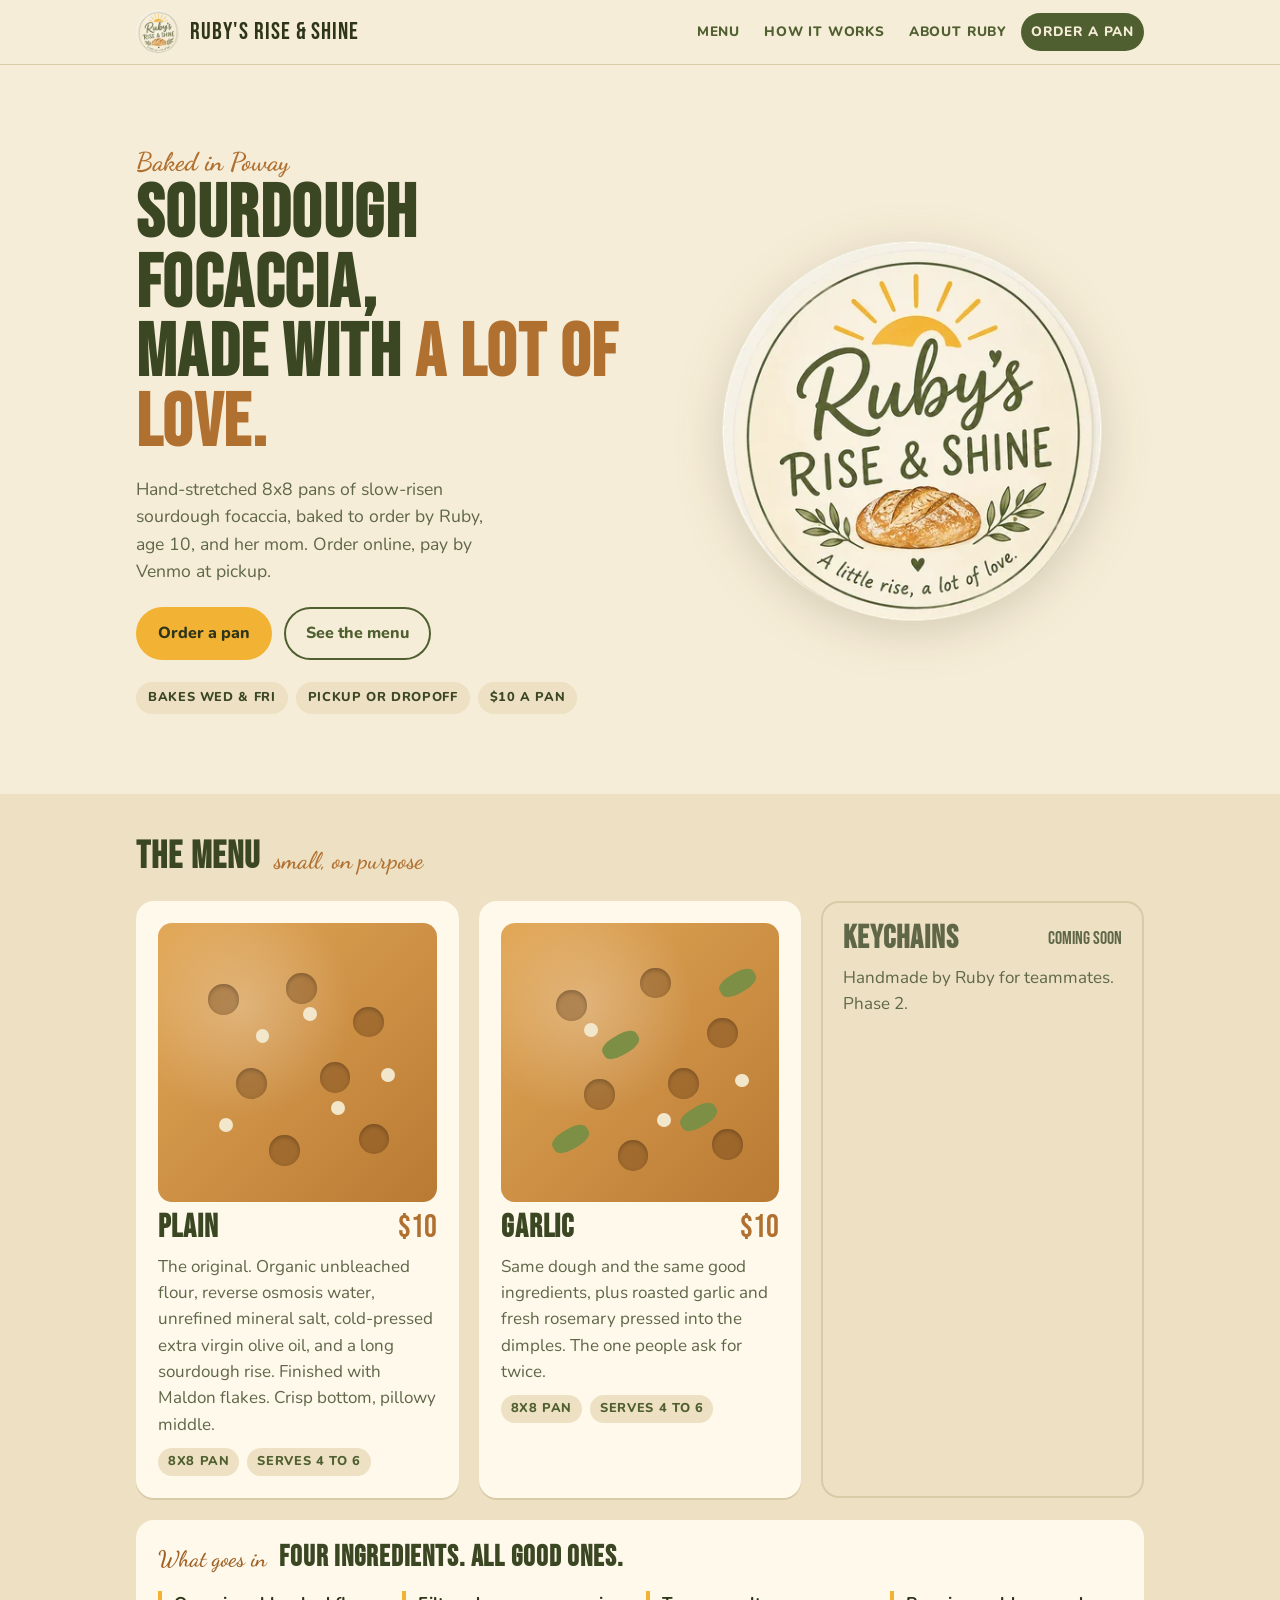
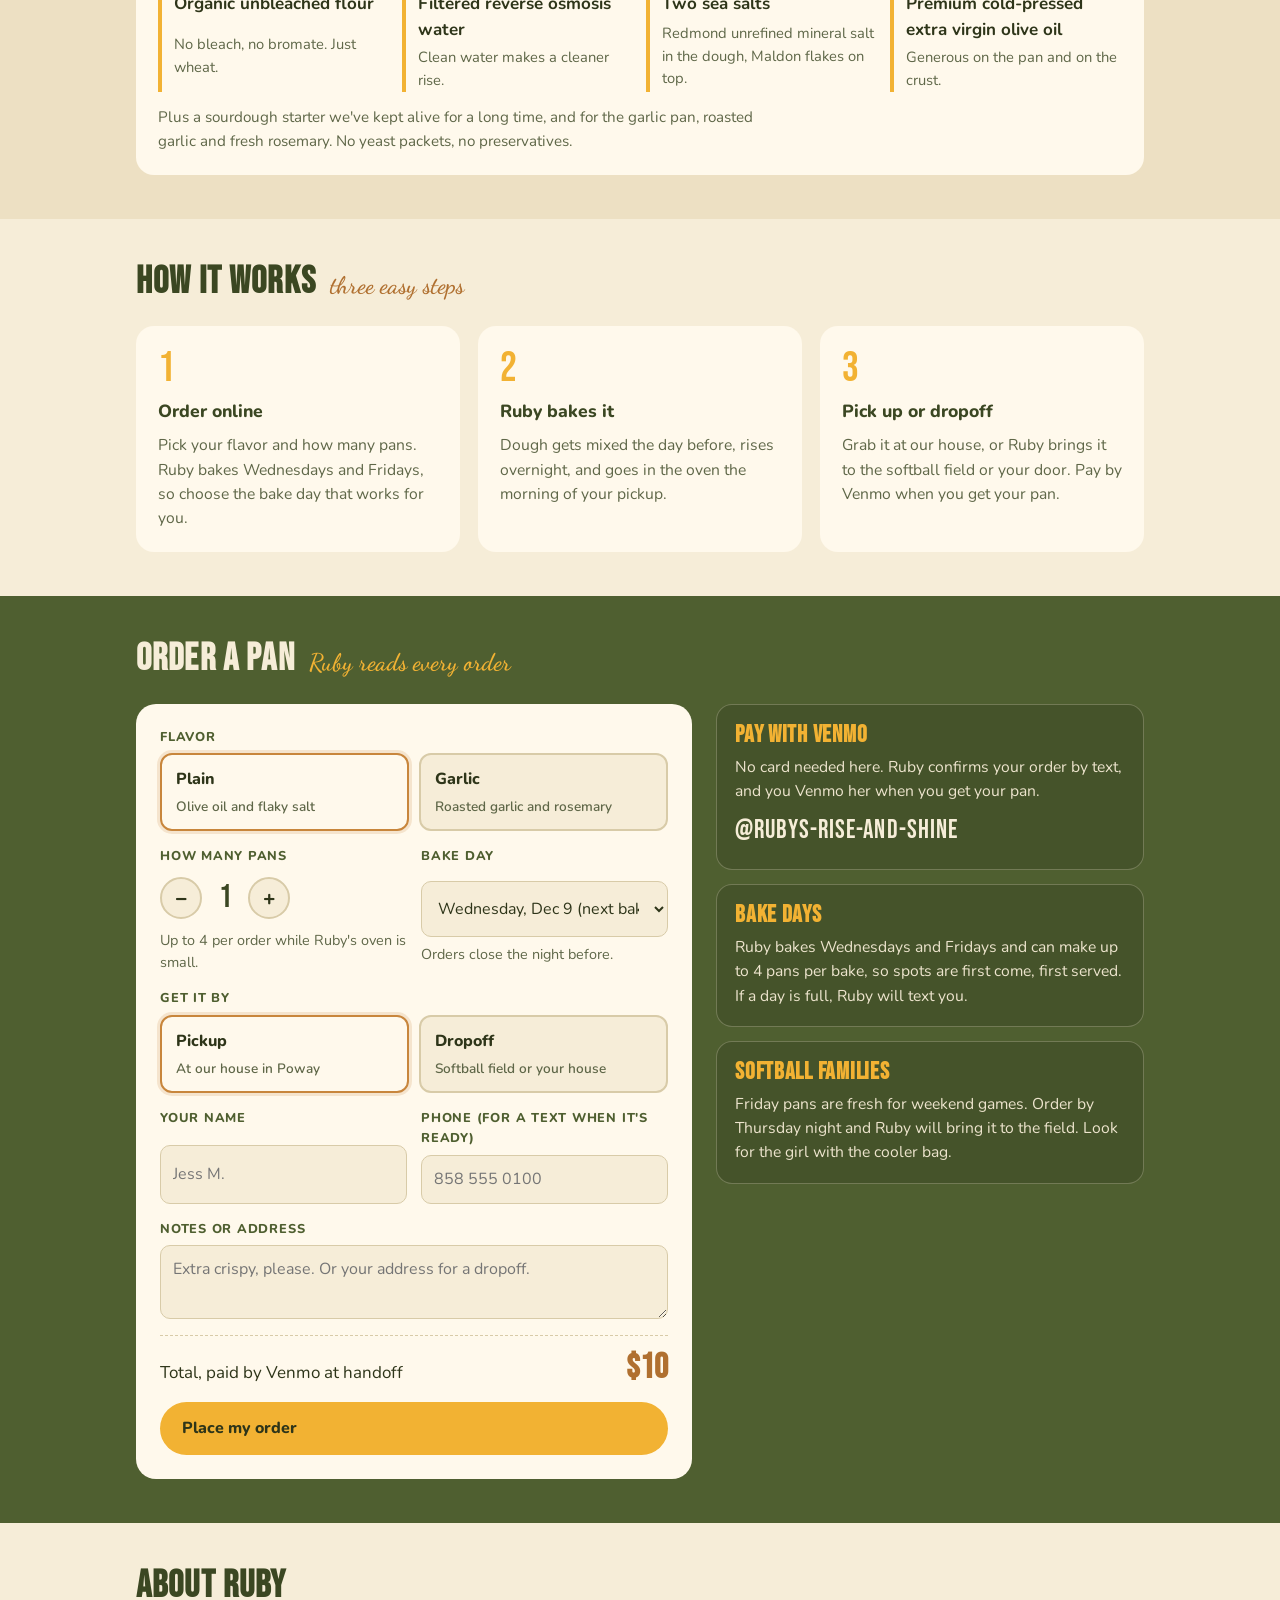
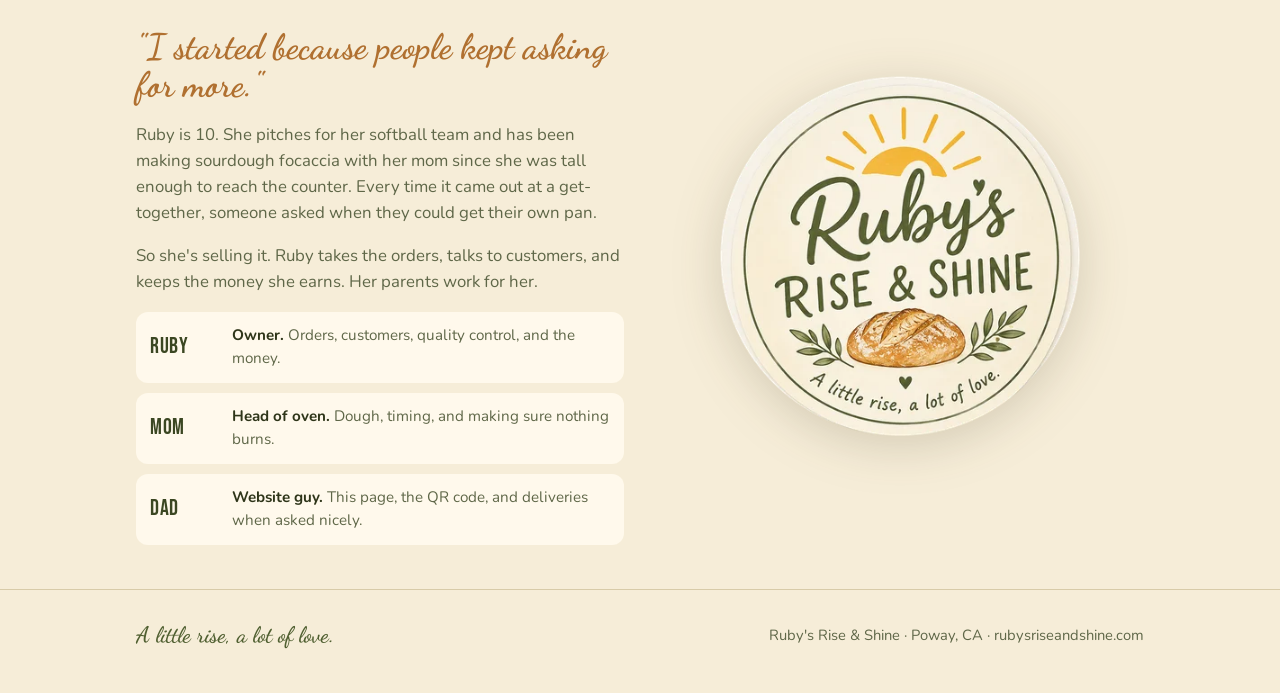
==== index.html @ aa965d2c "Add parent-friendly README with config guide, go-live DNS steps, and Decisions Co-Authored-By: Claud" ====
<!doctype html>
<html lang="en">
<head>
<meta charset="utf-8">
<meta name="viewport" content="width=device-width, initial-scale=1, viewport-fit=cover">
<title>Ruby's Rise &amp; Shine | Sourdough focaccia in Poway</title>
<meta name="description" content="Hand-stretched sourdough focaccia pans, baked to order by Ruby, age 10, in Poway, CA. Order online and pay by Venmo at pickup.">
<meta name="theme-color" content="#F6EDD8" media="(prefers-color-scheme: light)">
<meta name="theme-color" content="#1E2213" media="(prefers-color-scheme: dark)">
<link rel="canonical" href="https://rubysriseandshine.com/">

<meta property="og:type" content="website">
<meta property="og:site_name" content="Ruby's Rise &amp; Shine">
<meta property="og:title" content="Ruby's Rise &amp; Shine | Sourdough focaccia in Poway">
<meta property="og:description" content="Hand-stretched sourdough focaccia pans, baked to order by Ruby, age 10, in Poway, CA.">
<meta property="og:url" content="https://rubysriseandshine.com/">
<meta property="og:image" content="https://rubysriseandshine.com/img/og-image.png">
<meta property="og:image:width" content="1200">
<meta property="og:image:height" content="630">
<meta property="og:image:alt" content="Ruby's Rise &amp; Shine logo on a cream background. A little rise, a lot of love.">
<meta name="twitter:card" content="summary_large_image">
<meta name="twitter:title" content="Ruby's Rise &amp; Shine | Sourdough focaccia in Poway">
<meta name="twitter:description" content="Hand-stretched sourdough focaccia pans, baked to order by Ruby, age 10, in Poway, CA.">
<meta name="twitter:image" content="https://rubysriseandshine.com/img/og-image.png">

<link rel="icon" href="/img/favicon.ico" sizes="any">
<link rel="icon" href="/img/favicon-32.png" type="image/png" sizes="32x32">
<link rel="apple-touch-icon" href="/img/apple-touch-icon.png">

<link rel="preload" href="/site.config.json" as="fetch" crossorigin>
<link rel="preload" href="/img/logo.webp" as="image" imagesrcset="/img/logo.webp 1x, /img/logo@2x.webp 2x">
<link rel="preconnect" href="https://fonts.googleapis.com">
<link rel="preconnect" href="https://fonts.gstatic.com" crossorigin>
<!-- Fonts load without blocking the first paint; site.js switches media to "all". -->
<link rel="stylesheet" href="https://fonts.googleapis.com/css2?family=Bebas+Neue&amp;family=Dancing+Script:wght@600;700&amp;family=Nunito:ital,wght@0,400;0,600;0,800;1,400&amp;display=swap" media="print" id="fonts">
<noscript><link rel="stylesheet" href="https://fonts.googleapis.com/css2?family=Bebas+Neue&amp;family=Dancing+Script:wght@600;700&amp;family=Nunito:ital,wght@0,400;0,600;0,800;1,400&amp;display=swap"></noscript>
<link rel="stylesheet" href="/css/site.css">
<script src="/js/site.js" defer></script>
</head>
<body>
<!-- Words and numbers that change often (prices, flavors, bake days, Venmo) live in site.config.json, not here. -->
<header>
  <div class="wrap">
    <a class="brand" href="#top" aria-label="Ruby's Rise &amp; Shine home"><img src="/img/logo.webp" srcset="/img/logo.webp 1x, /img/logo@2x.webp 2x" width="44" height="44" alt=""><span data-cfg="businessName">Ruby's Rise &amp; Shine</span></a>
    <nav aria-label="Site">
      <a href="#menu">Menu</a>
      <a href="#how">How it works</a>
      <a href="#about">About Ruby</a>
      <a class="cta" href="#order">Order a pan</a>
    </nav>
  </div>
</header>

<main id="top">
<section class="hero">
  <div class="wrap">
    <div>
      <div class="eyebrow">Baked in <span data-cfg="town">Poway</span></div>
      <h1>Sourdough focaccia,<br>made with <em>a lot of love.</em></h1>
      <p>Hand-stretched <span data-cfg="panSize"></span> pans of slow-risen sourdough focaccia, baked to order by Ruby, age 10, and her mom. Order online, pay by Venmo at pickup.</p>
      <div class="row">
        <a class="btn gold" href="#order">Order a pan</a>
        <a class="btn ghost" href="#menu">See the menu</a>
      </div>
      <div class="pills" id="pills"></div>
    </div>
    <img class="hero-logo" src="/img/logo.webp" srcset="/img/logo.webp 1x, /img/logo@2x.webp 2x" width="380" height="380" fetchpriority="high" alt="Ruby's Rise &amp; Shine logo: a sun rising over a loaf of bread. A little rise, a lot of love.">
  </div>
</section>

<section class="menu" id="menu">
  <div class="wrap">
    <div class="sec-head"><h2>The Menu</h2><span class="script">small, on purpose</span></div>
    <div class="pans" id="pans"></div>
    <div class="ingredients">
      <div class="ing-head"><span class="script">What goes in</span><h3>Four ingredients. All good ones.</h3></div>
      <ul id="ingredients"></ul>
      <p data-cfg="ingredientsNote"></p>
    </div>
  </div>
</section>

<section id="how">
  <div class="wrap">
    <div class="sec-head"><h2>How It Works</h2><span class="script">three easy steps</span></div>
    <div class="steps">
      <div class="step"><h3>Order online</h3><p>Pick your flavor and how many pans. Ruby bakes <span data-cfg="bakeDaysLong"></span>, so choose the bake day that works for you.</p></div>
      <div class="step"><h3>Ruby bakes it</h3><p>Dough gets mixed the day before, rises overnight, and goes in the oven the morning of your pickup.</p></div>
      <div class="step"><h3>Pick up or dropoff</h3><p>Grab it at our house, or Ruby brings it to the softball field or your door. Pay by Venmo when you get your pan.</p></div>
    </div>
  </div>
</section>

<section class="order" id="order">
  <div class="wrap">
    <div class="sec-head"><h2>Order a Pan</h2><span class="script">Ruby reads every order</span></div>
    <noscript><p class="notice">The order form needs JavaScript. Turn it on, or text Ruby your order.</p></noscript>
    <div class="order-grid">
      <form class="card" id="orderForm" action="#order" method="post" novalidate>
        <fieldset class="field">
          <legend class="lbl-legend">Flavor</legend>
          <div class="choice" id="flavorChoices"></div>
        </fieldset>
        <div class="two">
          <div class="field">
            <label id="qtyLabel" for="qtyOut">How many pans</label>
            <div class="qty" role="group" aria-labelledby="qtyLabel">
              <button type="button" id="qtyMinus" aria-label="One fewer pan">&minus;</button>
              <output id="qtyOut" for="qtyMinus qtyPlus" aria-live="polite">1</output>
              <button type="button" id="qtyPlus" aria-label="One more pan">+</button>
            </div>
            <p class="hint">Up to <span data-cfg="maxPansPerOrder"></span> per order while Ruby's oven is small.</p>
          </div>
          <div class="field">
            <label for="bakeDay">Bake day</label>
            <select id="bakeDay" name="bakeDay"></select>
            <p class="hint">Orders close the night before.</p>
          </div>
        </div>
        <fieldset class="field">
          <legend class="lbl-legend">Get it by</legend>
          <div class="choice">
            <input type="radio" name="method" id="m-pickup" value="Pickup" checked><label for="m-pickup">Pickup <small>At our house in <span data-cfg="town">Poway</span></small></label>
            <input type="radio" name="method" id="m-drop" value="Dropoff"><label for="m-drop">Dropoff <small>Softball field or your house</small></label>
          </div>
        </fieldset>
        <div class="field" id="dropWhere" hidden>
          <label for="dropLoc">Where should Ruby drop it off?</label>
          <select id="dropLoc" name="dropLoc"></select>
        </div>
        <div class="two">
          <div class="field">
            <label for="name">Your name</label>
            <input id="name" name="name" autocomplete="name" placeholder="Jess M." required aria-describedby="nameErr">
            <p class="err" id="nameErr" hidden></p>
          </div>
          <div class="field">
            <label for="phone">Phone (for a text when it's ready)</label>
            <input id="phone" name="phone" type="tel" autocomplete="tel" placeholder="858 555 0100" required aria-describedby="phoneErr">
            <p class="err" id="phoneErr" hidden></p>
          </div>
        </div>
        <div class="field"><label for="notes">Notes or address</label><textarea id="notes" name="notes" placeholder="Extra crispy, please. Or your address for a dropoff."></textarea></div>
        <!-- Spam trap: people never see or fill this. Bots often do. -->
        <div class="hp" aria-hidden="true"><label for="botcheck">Leave this empty</label><input type="checkbox" id="botcheck" name="botcheck" tabindex="-1" autocomplete="off"></div>
        <p class="err" id="formErr" role="alert" hidden></p>
        <div class="fallback" id="fallback" hidden>
          <p>Your order is safe. Text this ticket to Ruby instead:</p>
          <div class="ticket" id="fallbackTicket"></div>
          <div class="row">
            <a class="btn ghost" id="fallbackSms" href="#">Text it to Ruby</a>
            <button class="btn ghost" type="button" id="fallbackCopy">Copy order ticket</button>
          </div>
        </div>
        <div class="total"><span>Total, paid by Venmo at handoff</span><strong id="total" aria-live="polite">$10</strong></div>
        <button class="btn gold" type="submit" id="submitBtn" disabled>Place my order</button>
      </form>

      <div class="side" id="sideInfo">
        <div class="box"><h3>Pay with Venmo</h3><p>No card needed here. Ruby confirms your order by text, and you Venmo her when you get your pan.</p><div class="venmo" data-cfg="venmoHandle"></div></div>
        <div class="box"><h3>Bake days</h3><p>Ruby bakes <span data-cfg="bakeDaysLong"></span> and can make up to <span data-cfg="pansPerBake"></span> pans per bake, so spots are first come, first served. If a day is full, Ruby will text you.</p></div>
        <!-- TODO(owner): this box names Friday and Thursday. If bakeDays changes in site.config.json, update these words by hand. -->
        <div class="box"><h3>Softball families</h3><p>Friday pans are fresh for weekend games. Order by Thursday night and Ruby will bring it to the field. Look for the girl with the cooler bag.</p></div>
      </div>

      <div class="confirm" id="confirm" hidden tabindex="-1">
        <span class="badge">Order received</span>
        <h3>Thanks, you're on the list!</h3>
        <p class="lead">Here's your order ticket. Ruby will text you to confirm. Copy it and send it to her so she has it in writing.</p>
        <div class="ticket" id="ticket"></div>
        <div class="row">
          <button class="btn" type="button" id="copyBtn">Copy order ticket</button>
          <a class="btn ghost" id="smsBtn" href="#">Text it to Ruby</a>
          <button class="btn ghost" type="button" id="againBtn">Order another</button>
        </div>
      </div>
    </div>
  </div>
</section>

<section class="about" id="about">
  <div class="wrap">
    <div>
      <div class="sec-head"><h2>About Ruby</h2></div>
      <div class="quote">"I started because people kept asking for more."</div>
      <p>Ruby is 10. She pitches for her softball team and has been making sourdough focaccia with her mom since she was tall enough to reach the counter. Every time it came out at a get-together, someone asked when they could get their own pan.</p>
      <p>So she's selling it. Ruby takes the orders, talks to customers, and keeps the money she earns. Her parents work for her.</p>
      <div class="team">
        <div><span class="who">Ruby</span><span class="what"><b>Owner.</b> Orders, customers, quality control, and the money.</span></div>
        <div><span class="who">Mom</span><span class="what"><b>Head of oven.</b> Dough, timing, and making sure nothing burns.</span></div>
        <div><span class="who">Dad</span><span class="what"><b>Website guy.</b> This page, the QR code, and deliveries when asked nicely.</span></div>
      </div>
    </div>
    <div class="visual"><img src="/img/logo.webp" srcset="/img/logo.webp 1x, /img/logo@2x.webp 2x" width="360" height="360" loading="lazy" alt=""></div>
  </div>
</section>
</main>

<footer>
  <div class="wrap">
    <span class="tag" data-cfg="tagline">A little rise, a lot of love.</span>
    <span><span data-cfg="businessName">Ruby's Rise &amp; Shine</span> &middot; <span data-cfg="city">Poway, CA</span> &middot; <span data-cfg="domain">rubysriseandshine.com</span></span>
  </div>
</footer>
</body>
</html>
---- css/site.css ----
/* Ruby's Rise & Shine. Styles carried over from /prototype/index.html. Brand tokens: SPEC section 4. */
/* Layout: one warm page, logo circle leads, menu as two pans side by side, order form as the working heart, everything stacks at phone width */
:root{
  --cream:#F6EDD8; --cream-deep:#EDE0C3; --paper:#FFF9EC;
  --olive:#4F5F30; --olive-deep:#3B4722; --olive-soft:#9AA97A;
  --gold:#F2B233; --crust:#C8863C; --crust-deep:#9F6224;
  --ink:#2E3519; --ink-soft:#5F6748; --line:#D8CBA8;
  --ok:#5B7A2E;
  --f-display:"Bebas Neue","Oswald","Arial Narrow",sans-serif;
  --f-script:"Dancing Script","Brush Script MT",cursive;
  --f-body:"Nunito","Segoe UI",system-ui,sans-serif;
}
@media (prefers-color-scheme: dark){ :root:not([data-theme="light"]){
  --cream:#1E2213; --cream-deep:#171A0E; --paper:#262C19;
  --olive:#B9C98F; --olive-deep:#D4E0B2; --olive-soft:#6B7A4A;
  --gold:#F2B233; --crust:#D99A4E; --crust-deep:#E8B477;
  --ink:#F1EAD6; --ink-soft:#BDB89F; --line:#3C4428; --ok:#A9C86E; color-scheme:dark } }
:root[data-theme="dark"]{
  --cream:#1E2213; --cream-deep:#171A0E; --paper:#262C19;
  --olive:#B9C98F; --olive-deep:#D4E0B2; --olive-soft:#6B7A4A;
  --gold:#F2B233; --crust:#D99A4E; --crust-deep:#E8B477;
  --ink:#F1EAD6; --ink-soft:#BDB89F; --line:#3C4428; --ok:#A9C86E; color-scheme:dark }

*{box-sizing:border-box}
html{scroll-behavior:smooth}
@media (prefers-reduced-motion:reduce){html{scroll-behavior:auto} *{transition:none!important;animation:none!important}}
body{background:var(--cream);color:var(--ink);font-family:var(--f-body);font-size:17px;line-height:1.55;margin:0}
body::before{content:"";position:fixed;inset:0 0 auto;height:env(safe-area-inset-top,0px);z-index:10;background:var(--cream)}
img{max-width:100%;display:block}
a{color:var(--olive);text-underline-offset:3px}
h1,h2,h3{text-wrap:balance;margin:0}
.wrap{max-width:1040px;margin-inline:auto;padding-left:max(16px,env(safe-area-inset-left,0px));padding-right:max(16px,env(safe-area-inset-right,0px))}

/* header */
header{position:sticky;top:env(safe-area-inset-top,0px);z-index:9;background:var(--cream);border-bottom:1px solid var(--line)}
header .wrap{display:flex;align-items:center;justify-content:space-between;gap:16px;padding-block:10px}
.brand{display:flex;align-items:center;gap:10px;text-decoration:none;color:var(--ink)}
.brand img{width:44px;height:44px;border-radius:50%}
.brand span{font-family:var(--f-display);font-size:1.5rem;letter-spacing:.04em;line-height:1}
nav{display:flex;gap:4px;flex-wrap:wrap;justify-content:flex-end}
nav a{text-decoration:none;font-weight:800;font-size:.85rem;letter-spacing:.06em;text-transform:uppercase;padding:8px 10px;border-radius:999px;color:var(--olive)}
nav a:hover,nav a:focus-visible{background:var(--cream-deep);outline:none}
nav a.cta{background:var(--olive);color:var(--cream)}
nav a.cta:hover{background:var(--olive-deep)}
:is(button,a,input,select,textarea):focus-visible{outline:3px solid var(--gold);outline-offset:2px}

/* hero */
.hero .wrap{display:grid;grid-template-columns:minmax(0,1.1fr) minmax(0,1fr);gap:32px;align-items:center;padding-block:40px 36px}
.hero img{width:min(100%,380px);margin-inline:auto;filter:drop-shadow(0 10px 24px rgba(60,50,20,.18))}
.eyebrow{font-family:var(--f-script);color:var(--crust);font-size:1.6rem;font-weight:700;line-height:1}
.hero h1{font-family:var(--f-display);font-size:clamp(2.8rem,7vw,4.6rem);line-height:.95;letter-spacing:.02em;color:var(--olive-deep);margin-top:6px}
.hero h1 em{font-style:normal;color:var(--crust)}
.hero p{max-width:34ch;color:var(--ink-soft);font-size:1.1rem;margin:16px 0 22px}
.btn{display:inline-flex;align-items:center;gap:8px;border:0;cursor:pointer;font:inherit;font-weight:800;padding:14px 22px;border-radius:999px;background:var(--olive);color:#F6EDD8;text-decoration:none;font-size:1rem;transition:transform .12s ease,background .12s ease}
.btn:hover{background:var(--olive-deep);transform:translateY(-1px)}
.btn.gold{background:var(--gold);color:#2E3519}
.btn.gold:hover{background:#E0A220}
.btn.ghost{background:transparent;color:var(--olive);box-shadow:inset 0 0 0 2px var(--olive)}
.btn.ghost:hover{background:var(--cream-deep)}
.hero .row{display:flex;gap:12px;flex-wrap:wrap}
.pills{display:flex;gap:8px;flex-wrap:wrap;margin-top:22px}
.pill{font-size:.8rem;font-weight:800;letter-spacing:.05em;text-transform:uppercase;padding:6px 12px;border-radius:999px;background:var(--cream-deep);color:var(--olive-deep)}

/* sections */
section{padding-block:44px}
.sec-head{display:flex;align-items:baseline;gap:14px;flex-wrap:wrap;margin-bottom:22px}
.sec-head h2{font-family:var(--f-display);font-size:2.4rem;letter-spacing:.03em;color:var(--olive-deep);line-height:1}
.sec-head .script{font-family:var(--f-script);font-size:1.5rem;color:var(--crust);font-weight:600}

/* menu */
.menu{background:var(--cream-deep)}
.pans{display:grid;grid-template-columns:repeat(auto-fit,minmax(260px,1fr));gap:20px}
.pan{background:var(--paper);border-radius:18px;padding:22px;display:grid;gap:10px;position:relative;overflow:hidden;box-shadow:0 2px 0 var(--line)}
.pan .top{display:flex;justify-content:space-between;align-items:flex-start;gap:12px}
.pan h3{font-family:var(--f-display);font-size:2rem;letter-spacing:.03em;color:var(--olive-deep);line-height:1}
.price{font-family:var(--f-display);font-size:2rem;color:var(--crust);line-height:1;font-variant-numeric:tabular-nums}
.pan p{margin:0;color:var(--ink-soft)}
.pan .meta{display:flex;gap:8px;flex-wrap:wrap;font-size:.8rem;font-weight:800;text-transform:uppercase;letter-spacing:.05em;color:var(--olive)}
.pan .meta span{background:var(--cream-deep);padding:4px 10px;border-radius:999px}
.pan.soon{opacity:.75}
.pan.soon h3{color:var(--ink-soft)}
.focaccia{width:100%;aspect-ratio:1/1;max-width:100%;border-radius:14px;background:
  radial-gradient(circle at 30% 30%,rgba(255,255,255,.25),transparent 40%),
  linear-gradient(135deg,#E2A858,#B97A33);position:relative}
.focaccia i{position:absolute;width:11%;height:11%;border-radius:50%;background:rgba(90,50,15,.35);box-shadow:inset 0 2px 4px rgba(0,0,0,.25)}
.focaccia b{position:absolute;width:14%;height:7%;border-radius:40%;background:#7C8F45;transform:rotate(-30deg)}
.focaccia s{position:absolute;width:5%;height:5%;border-radius:50%;background:#F2E6CB;text-decoration:none}

/* ingredients */
.ingredients{margin-top:22px;background:var(--paper);border-radius:18px;padding:22px;display:grid;gap:14px}
.ing-head{display:flex;align-items:baseline;gap:12px;flex-wrap:wrap}
.ing-head .script{font-family:var(--f-script);font-size:1.4rem;color:var(--crust);font-weight:600}
.ing-head h3{font-family:var(--f-display);font-size:1.8rem;letter-spacing:.03em;color:var(--olive-deep);line-height:1}
.ingredients ul{list-style:none;margin:0;padding:0;display:grid;grid-template-columns:repeat(auto-fit,minmax(200px,1fr));gap:12px}
.ingredients li{display:grid;gap:3px;border-left:4px solid var(--gold);padding-left:12px}
.ingredients li b{color:var(--ink)}
.ingredients li span{color:var(--ink-soft);font-size:.92rem}
.ingredients p{margin:0;color:var(--ink-soft);font-size:.95rem;max-width:70ch}
/* how it works */
.steps{display:grid;grid-template-columns:repeat(auto-fit,minmax(220px,1fr));gap:18px;counter-reset:step}
.step{background:var(--paper);border-radius:18px;padding:22px;position:relative;counter-increment:step;display:grid;gap:8px;align-content:start}
.step::before{content:counter(step);font-family:var(--f-display);font-size:2.6rem;line-height:1;color:var(--gold)}
.step h3{font-size:1.1rem;font-weight:800;color:var(--olive-deep)}
.step p{margin:0;color:var(--ink-soft);font-size:.98rem}

/* order */
.order{background:var(--olive);color:#F6EDD8}
.order .sec-head h2,.order .sec-head .script{color:#F6EDD8}
.order .sec-head .script{color:var(--gold)}
.order-grid{display:grid;grid-template-columns:minmax(0,1.3fr) minmax(0,1fr);gap:24px;align-items:start}
form.card{background:var(--paper);color:var(--ink);border-radius:20px;padding:24px;display:grid;gap:16px}
.field{display:grid;gap:6px;min-width:0}
.field label{font-size:.8rem;font-weight:800;letter-spacing:.06em;text-transform:uppercase;color:var(--olive)}
.field input,.field select,.field textarea{font:inherit;font-size:1rem;padding:11px 12px;border-radius:10px;border:1.5px solid var(--line);background:var(--cream);color:var(--ink);width:100%;min-width:0}
.field textarea{min-height:70px;resize:vertical}
.two{display:grid;grid-template-columns:1fr 1fr;gap:14px}
.choice{display:grid;grid-template-columns:1fr 1fr;gap:10px}
.choice input{position:absolute;opacity:0;pointer-events:none}
.choice label{display:grid;gap:4px;padding:12px 14px;border-radius:12px;border:2px solid var(--line);background:var(--cream);cursor:pointer;font-weight:800;color:var(--ink);text-transform:none;letter-spacing:0;font-size:1rem}
.choice label small{font-weight:600;color:var(--ink-soft);font-size:.85rem}
.choice input:checked+label{border-color:var(--crust);background:var(--paper);box-shadow:0 0 0 3px rgba(200,134,60,.18)}
.choice input:focus-visible+label{outline:3px solid var(--gold);outline-offset:2px}
.qty{display:flex;align-items:center;gap:10px}
.qty button{width:42px;height:42px;border-radius:50%;border:2px solid var(--line);background:var(--cream);color:var(--ink);font:inherit;font-size:1.3rem;font-weight:800;cursor:pointer}
.qty output{font-family:var(--f-display);font-size:2rem;min-width:2ch;text-align:center;color:var(--olive-deep);font-variant-numeric:tabular-nums}
.total{display:flex;justify-content:space-between;align-items:baseline;border-top:1px dashed var(--line);padding-top:14px}
.total strong{font-family:var(--f-display);font-size:2.2rem;color:var(--crust);font-variant-numeric:tabular-nums;line-height:1}
.hint{font-size:.9rem;color:var(--ink-soft);margin:0}
.err{color:#B4422A;font-size:.9rem;font-weight:700;margin:0}
.side{display:grid;gap:14px}
.side .box{background:rgba(255,249,236,.1);border:1px solid rgba(246,237,216,.25);border-radius:16px;padding:18px;display:grid;gap:8px}
.side h3{font-family:var(--f-display);font-size:1.5rem;letter-spacing:.03em;color:var(--gold);line-height:1}
.side p{margin:0;font-size:.98rem;color:#EDE4CD}
.venmo{font-family:var(--f-display);font-size:1.6rem;letter-spacing:.04em;color:#F6EDD8}
/* confirmation */
.confirm{background:var(--paper);color:var(--ink);border-radius:20px;padding:26px;display:grid;gap:14px}
.confirm h3{font-family:var(--f-script);font-size:2.4rem;color:var(--crust);line-height:1;font-weight:700}
.ticket{background:var(--cream);border:1.5px dashed var(--line);border-radius:12px;padding:14px 16px;font-family:ui-monospace,SFMono-Regular,Menlo,monospace;font-size:.92rem;white-space:pre-wrap;word-break:break-word;line-height:1.5}
.confirm .row{display:flex;gap:10px;flex-wrap:wrap}
.badge{display:inline-block;font-size:.75rem;font-weight:800;letter-spacing:.06em;text-transform:uppercase;color:var(--ok);background:var(--cream-deep);padding:4px 10px;border-radius:999px}

/* about */
.about .wrap{display:grid;grid-template-columns:minmax(0,1fr) minmax(0,1fr);gap:32px;align-items:center}
.about p{color:var(--ink-soft);font-size:1.05rem;max-width:52ch}
.about p+p{margin-top:12px}
.team{display:grid;gap:10px;margin-top:8px}
.team div{display:grid;grid-template-columns:auto 1fr;gap:12px;align-items:center;background:var(--paper);padding:12px 14px;border-radius:12px}
.team .who{font-family:var(--f-display);font-size:1.4rem;letter-spacing:.03em;color:var(--olive-deep);line-height:1;min-width:70px}
.team .what{font-size:.95rem;color:var(--ink-soft)}
.team .what b{color:var(--ink)}
.quote{font-family:var(--f-script);font-size:2.2rem;color:var(--crust);line-height:1.1;font-weight:700;margin-bottom:12px}

footer{border-top:1px solid var(--line);padding-block:28px 40px;color:var(--ink-soft);font-size:.92rem}
footer .wrap{display:flex;justify-content:space-between;gap:16px;flex-wrap:wrap;align-items:center}
footer .tag{font-family:var(--f-script);font-size:1.4rem;color:var(--olive);font-weight:600}

@media (max-width:760px){
  .hero .wrap,.about .wrap,.order-grid{grid-template-columns:1fr}
  .hero .wrap{padding-block:24px 28px}
  .hero img{width:min(80%,280px);order:-1}
  .two,.choice{grid-template-columns:1fr}
  nav a:not(.cta){display:none}
  .about .visual{order:-1}
}

/* production additions (not in the prototype) */
:root{--band:#4F5F30;--err:#B4422A}
@media (prefers-color-scheme: dark){ :root:not([data-theme="light"]){--band:#34401F;--err:#F29A7E} }
:root[data-theme="dark"]{--band:#34401F;--err:#F29A7E}
/* In dark mode --olive is light, so the band and button text use their own tokens to keep AA contrast */
.order{background:var(--band)}
.btn{color:var(--cream)}
.btn.gold,.btn.gold:hover{color:#2E3519}
.err{color:var(--err)}
.field [aria-invalid="true"]{border-color:var(--err)}
.hero-logo{width:min(100%,380px);height:auto;aspect-ratio:1/1}
.pills{min-height:30px}
.price.soon-label{font-size:1.1rem;align-self:center}
.about .visual img{width:min(100%,360px);height:auto;aspect-ratio:1/1;margin-inline:auto;filter:drop-shadow(0 10px 24px rgba(60,50,20,.18))}
.confirm .lead{margin:0}
.hp{position:absolute;left:-10000px;width:1px;height:1px;overflow:hidden}
.btn[disabled]{cursor:progress;opacity:.85;transform:none}
.btn .spin{width:1em;height:1em;border-radius:50%;border:3px solid currentColor;border-right-color:transparent;animation:spin .7s linear infinite}
@keyframes spin{to{transform:rotate(360deg)}}
.fallback{display:grid;gap:10px;background:var(--cream);border:1.5px dashed var(--line);border-radius:12px;padding:14px}
.fallback p{margin:0}
.fallback .row{display:flex;gap:10px;flex-wrap:wrap}
.notice{background:var(--paper);color:var(--ink);border-radius:12px;padding:12px 14px;margin:0 0 16px}
.choice label .lbl{display:block}
fieldset.field{border:0;margin:0;padding:0}
.lbl-legend{padding:0;margin-bottom:6px;font-size:.8rem;font-weight:800;letter-spacing:.06em;text-transform:uppercase;color:var(--olive)}
.choice{position:relative}
.choice input{left:0;top:0;width:1px;height:1px;margin:0}
.pan{align-content:start}
[hidden]{display:none!important}
section{scroll-margin-top:72px}
.confirm{scroll-margin-top:84px}
@media (max-width:420px){ .brand span{font-size:1.25rem} nav a.cta{white-space:nowrap} }
/* AA contrast. The brand tokens above are unchanged. Crust (#C8863C) is too light for text on cream,
   so text that uses it gets a slightly deeper shade in the light theme only. */
:root{--crust-text:#B07030;--ok:#4A6524}
@media (prefers-color-scheme: dark){ :root:not([data-theme="light"]){--crust-text:var(--crust);--ok:#A9C86E} }
:root[data-theme="dark"]{--crust-text:var(--crust);--ok:#A9C86E}
.eyebrow,.hero h1 em,.sec-head .script,.price,.total strong,.confirm h3,.quote{color:var(--crust-text)}
.ing-head .script{color:var(--crust-deep)}
.order .sec-head .script{color:var(--gold)}
.side .box{background:rgba(0,0,0,.12)}
.pan.soon{opacity:1;background:transparent;box-shadow:inset 0 0 0 2px var(--line)}
.price.soon-label{color:var(--ink-soft)}
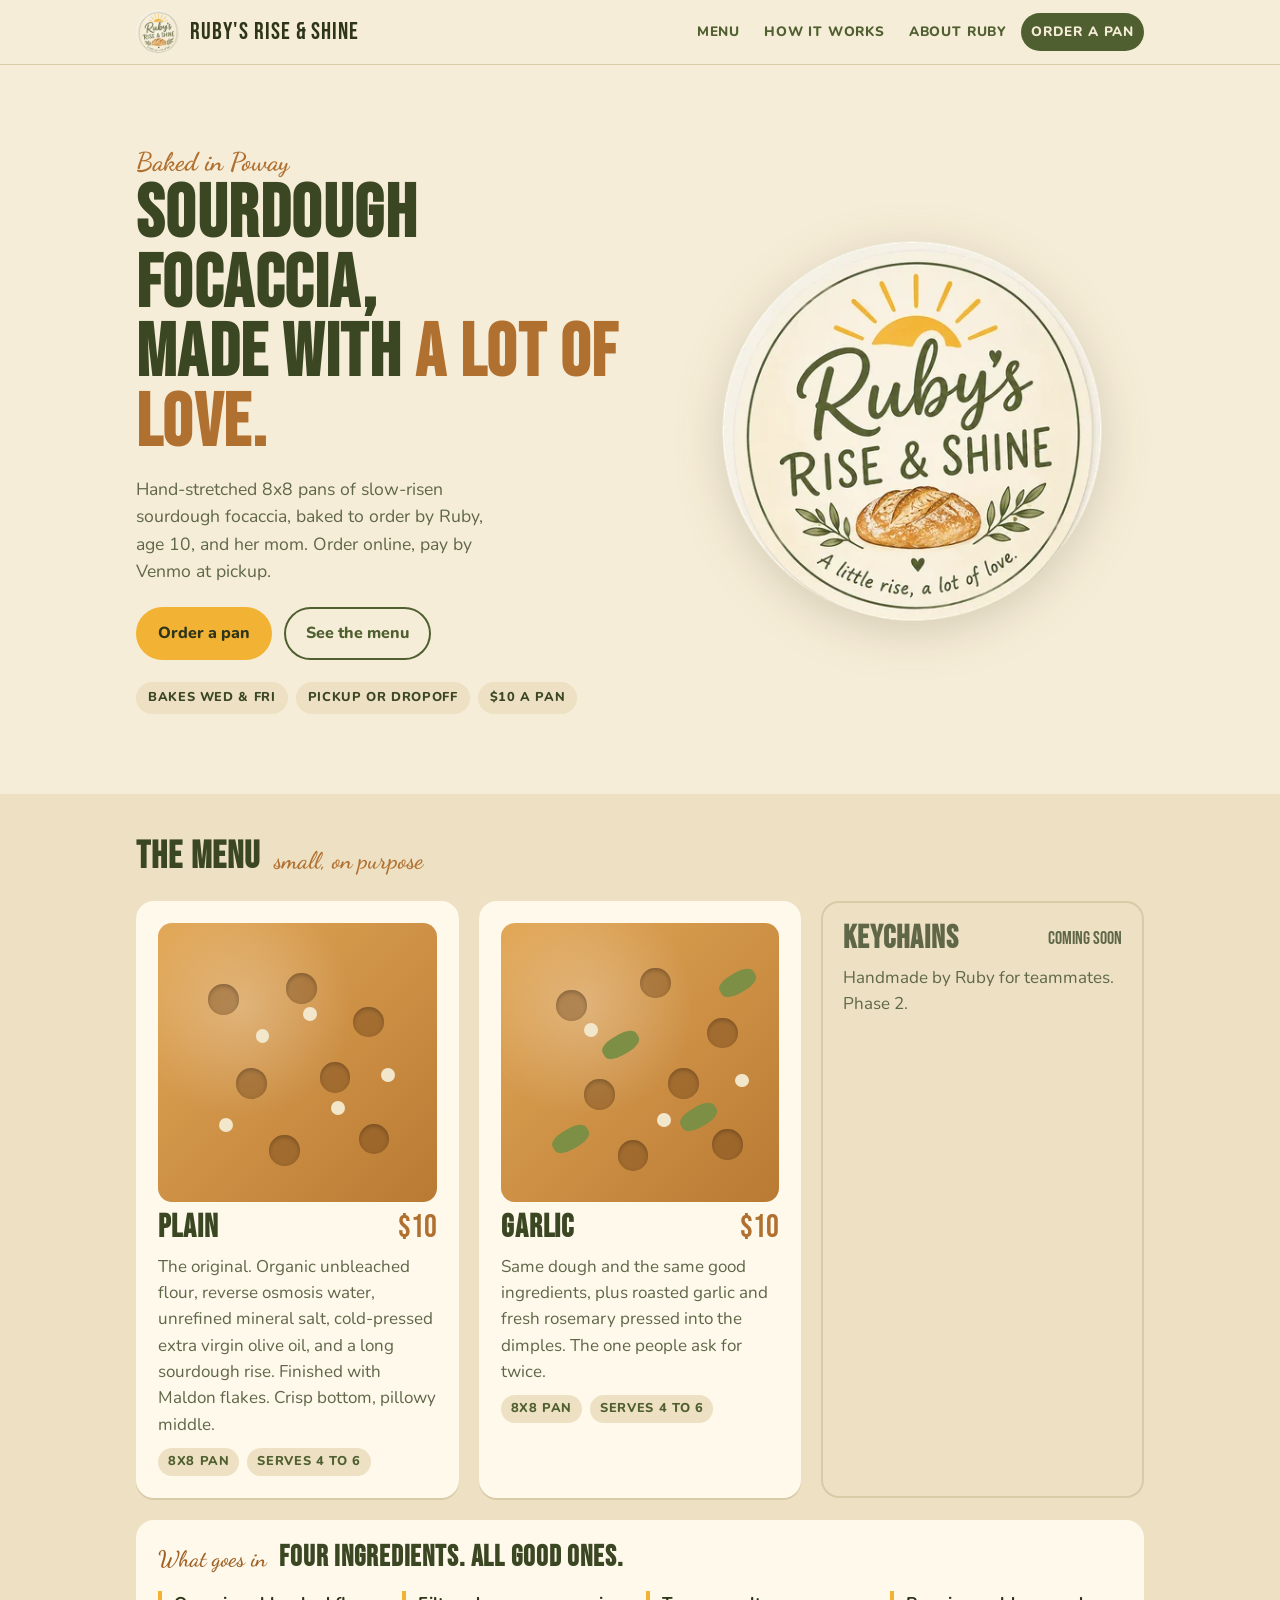
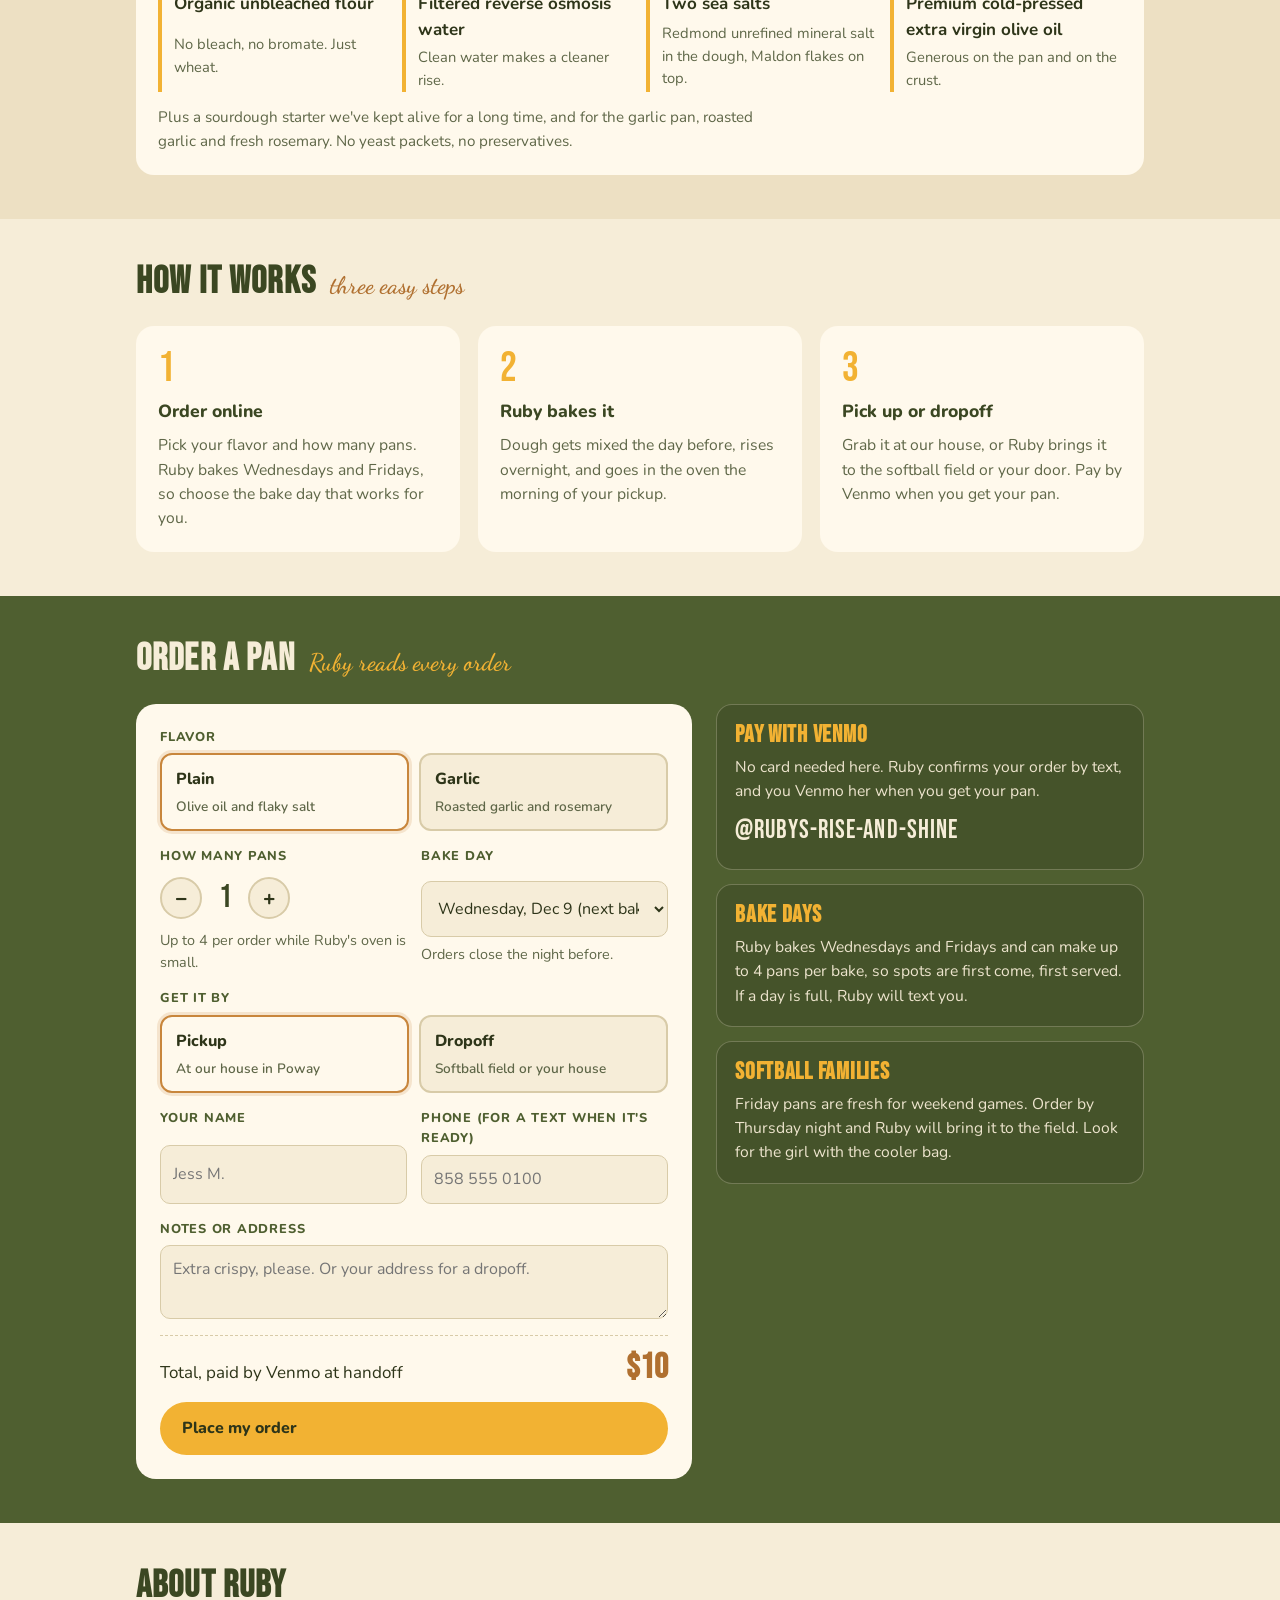
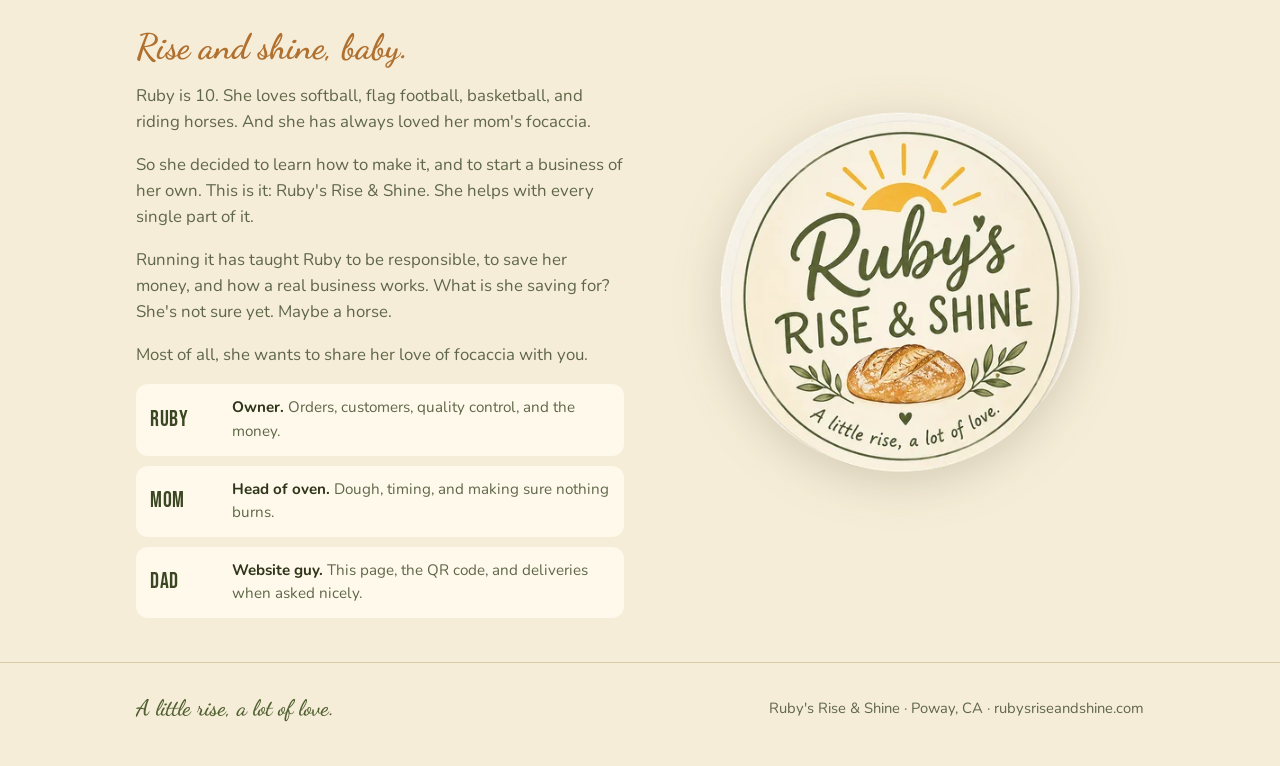
==== commit 6c1d74a5: "Rewrite About Ruby: her sports and horses, her mom's focaccia, what the business teaches her Co-Auth" ====
--- a/index.html
+++ b/index.html
@@ -182,9 +182,11 @@
   <div class="wrap">
     <div>
       <div class="sec-head"><h2>About Ruby</h2></div>
-      <div class="quote">"I started because people kept asking for more."</div>
-      <p>Ruby is 10. She pitches for her softball team and has been making sourdough focaccia with her mom since she was tall enough to reach the counter. Every time it came out at a get-together, someone asked when they could get their own pan.</p>
-      <p>So she's selling it. Ruby takes the orders, talks to customers, and keeps the money she earns. Her parents work for her.</p>
+      <div class="quote">Rise and shine, baby.</div>
+      <p>Ruby is 10. She loves softball, flag football, basketball, and riding horses. And she has always loved her mom's focaccia.</p>
+      <p>So she decided to learn how to make it, and to start a business of her own. This is it: Ruby's Rise &amp; Shine. She helps with every single part of it.</p>
+      <p>Running it has taught Ruby to be responsible, to save her money, and how a real business works. What is she saving for? She's not sure yet. Maybe a horse.</p>
+      <p>Most of all, she wants to share her love of focaccia with you.</p>
       <div class="team">
         <div><span class="who">Ruby</span><span class="what"><b>Owner.</b> Orders, customers, quality control, and the money.</span></div>
         <div><span class="who">Mom</span><span class="what"><b>Head of oven.</b> Dough, timing, and making sure nothing burns.</span></div>
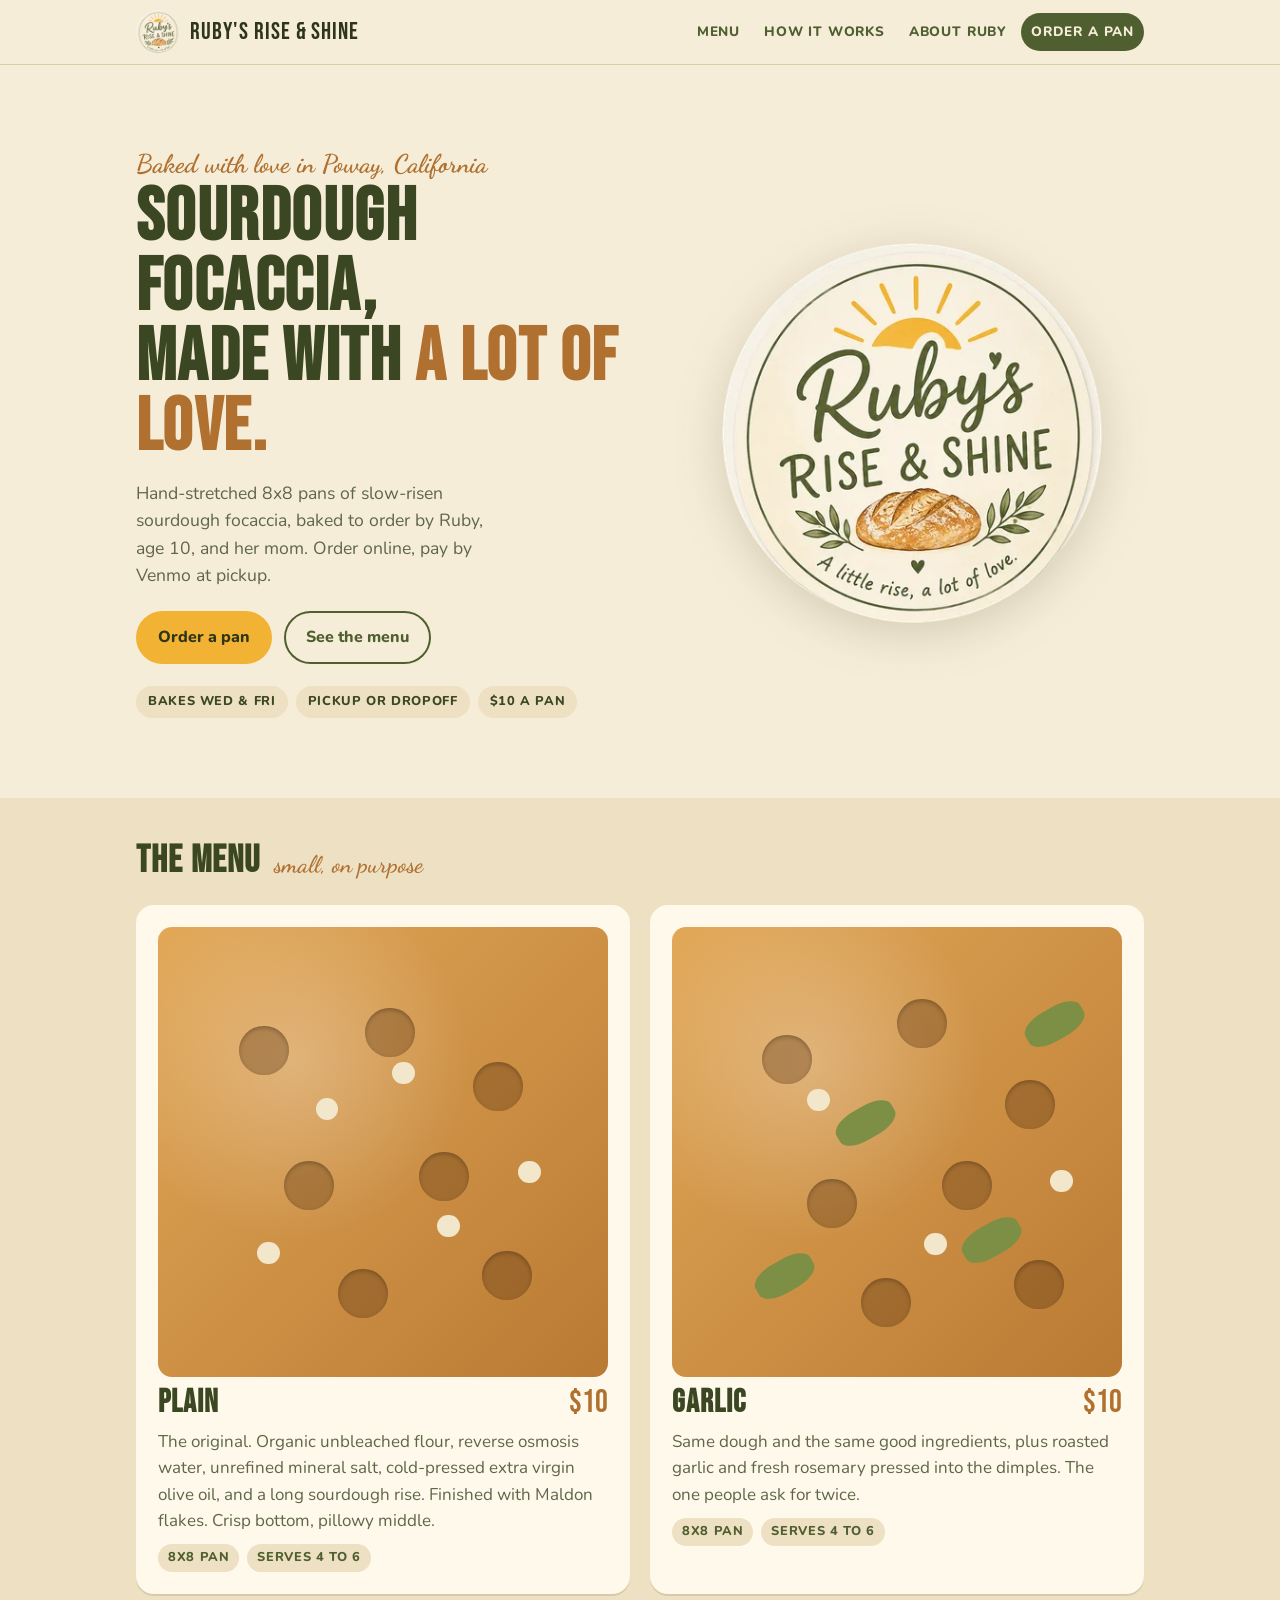
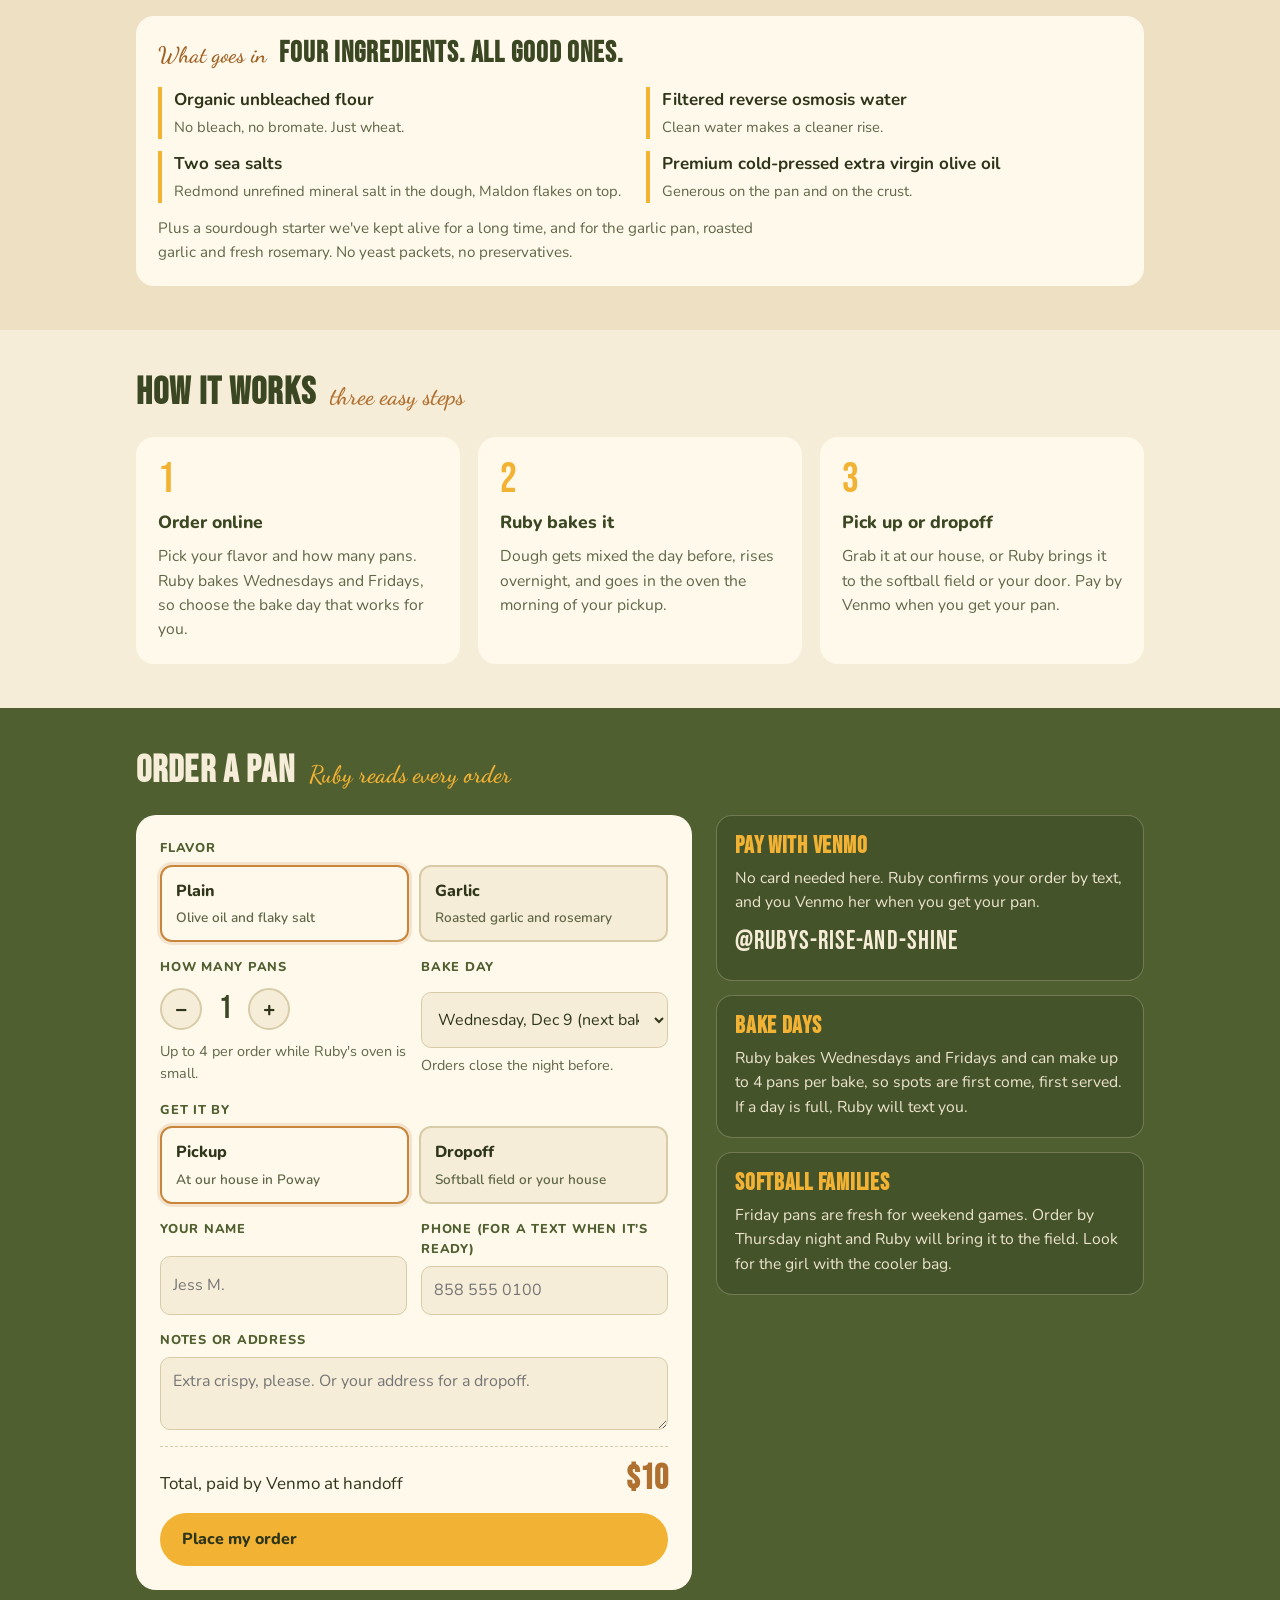
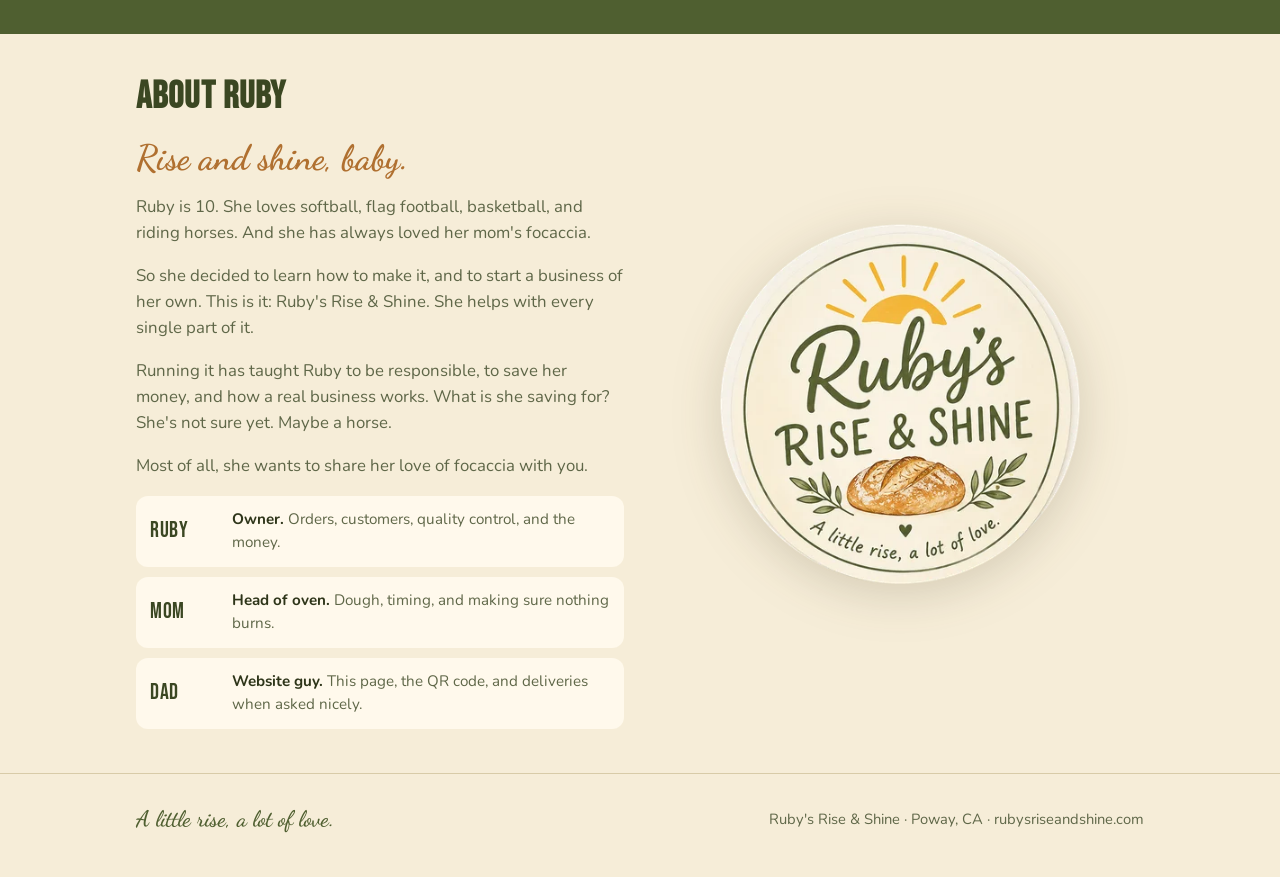
==== commit 2ec5dd5b: "Hero eyebrow: Baked with love in Poway, California Co-Authored-By: Claude Opus 5.5 <noreply@anthropi" ====
--- a/index.html
+++ b/index.html
@@ -55,7 +55,7 @@
 <section class="hero">
   <div class="wrap">
     <div>
-      <div class="eyebrow">Baked in <span data-cfg="town">Poway</span></div>
+      <div class="eyebrow">Baked with love in <span data-cfg="town">Poway</span>, California</div>
       <h1>Sourdough focaccia,<br>made with <em>a lot of love.</em></h1>
       <p>Hand-stretched <span data-cfg="panSize"></span> pans of slow-risen sourdough focaccia, baked to order by Ruby, age 10, and her mom. Order online, pay by Venmo at pickup.</p>
       <div class="row">
--- a/css/site.css
+++ b/css/site.css
@@ -207,3 +207,10 @@
 .side .box{background:rgba(0,0,0,.12)}
 .pan.soon{opacity:1;background:transparent;box-shadow:inset 0 0 0 2px var(--line)}
 .price.soon-label{color:var(--ink-soft)}
+/* Ingredients: 2 x 2 on tablets and up, one column on phones */
+.ingredients ul{grid-template-columns:repeat(2,minmax(0,1fr))}
+@media (max-width:560px){ .ingredients ul{grid-template-columns:1fr} }
+/* How it works: steps 1, 2, 3 in one row on tablets and up, stacked on phones */
+.steps{grid-template-columns:repeat(3,minmax(0,1fr))}
+@media (max-width:640px){ .steps{grid-template-columns:1fr} }
+.eyebrow{line-height:1.15}
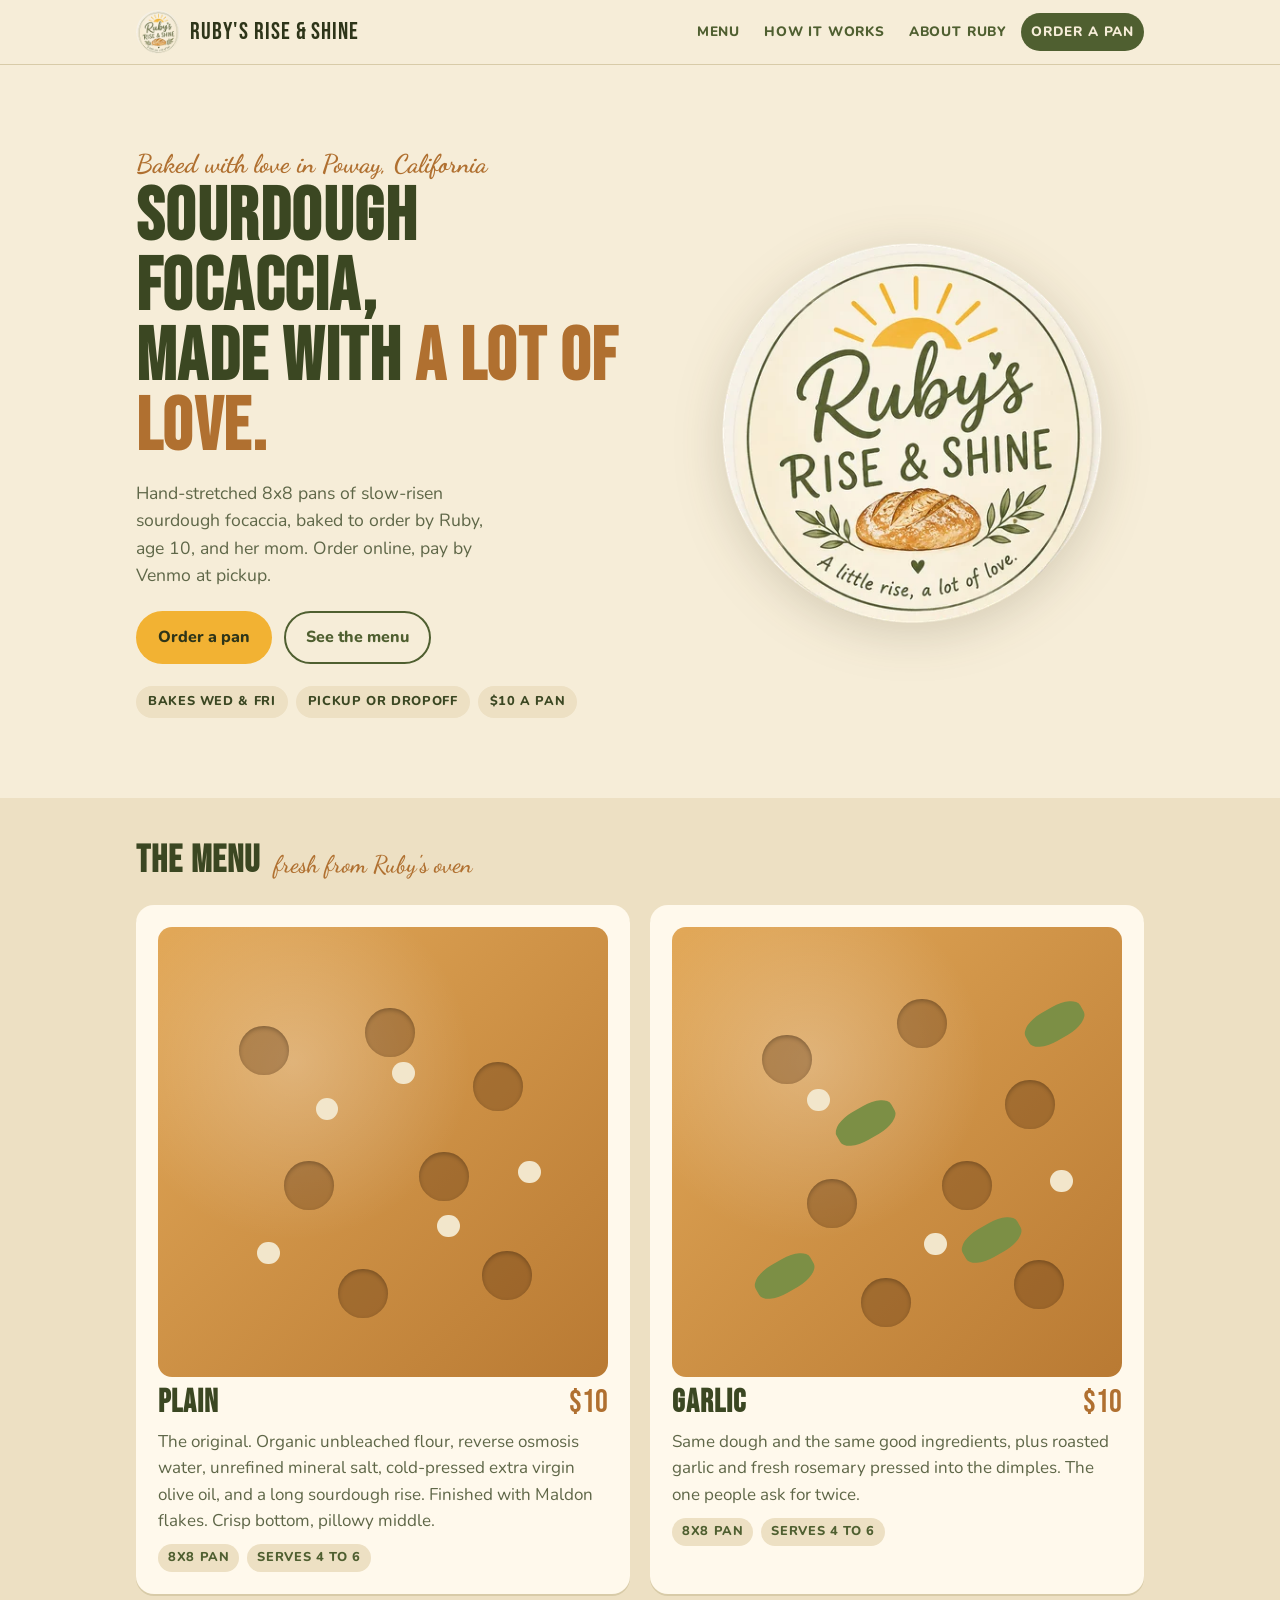
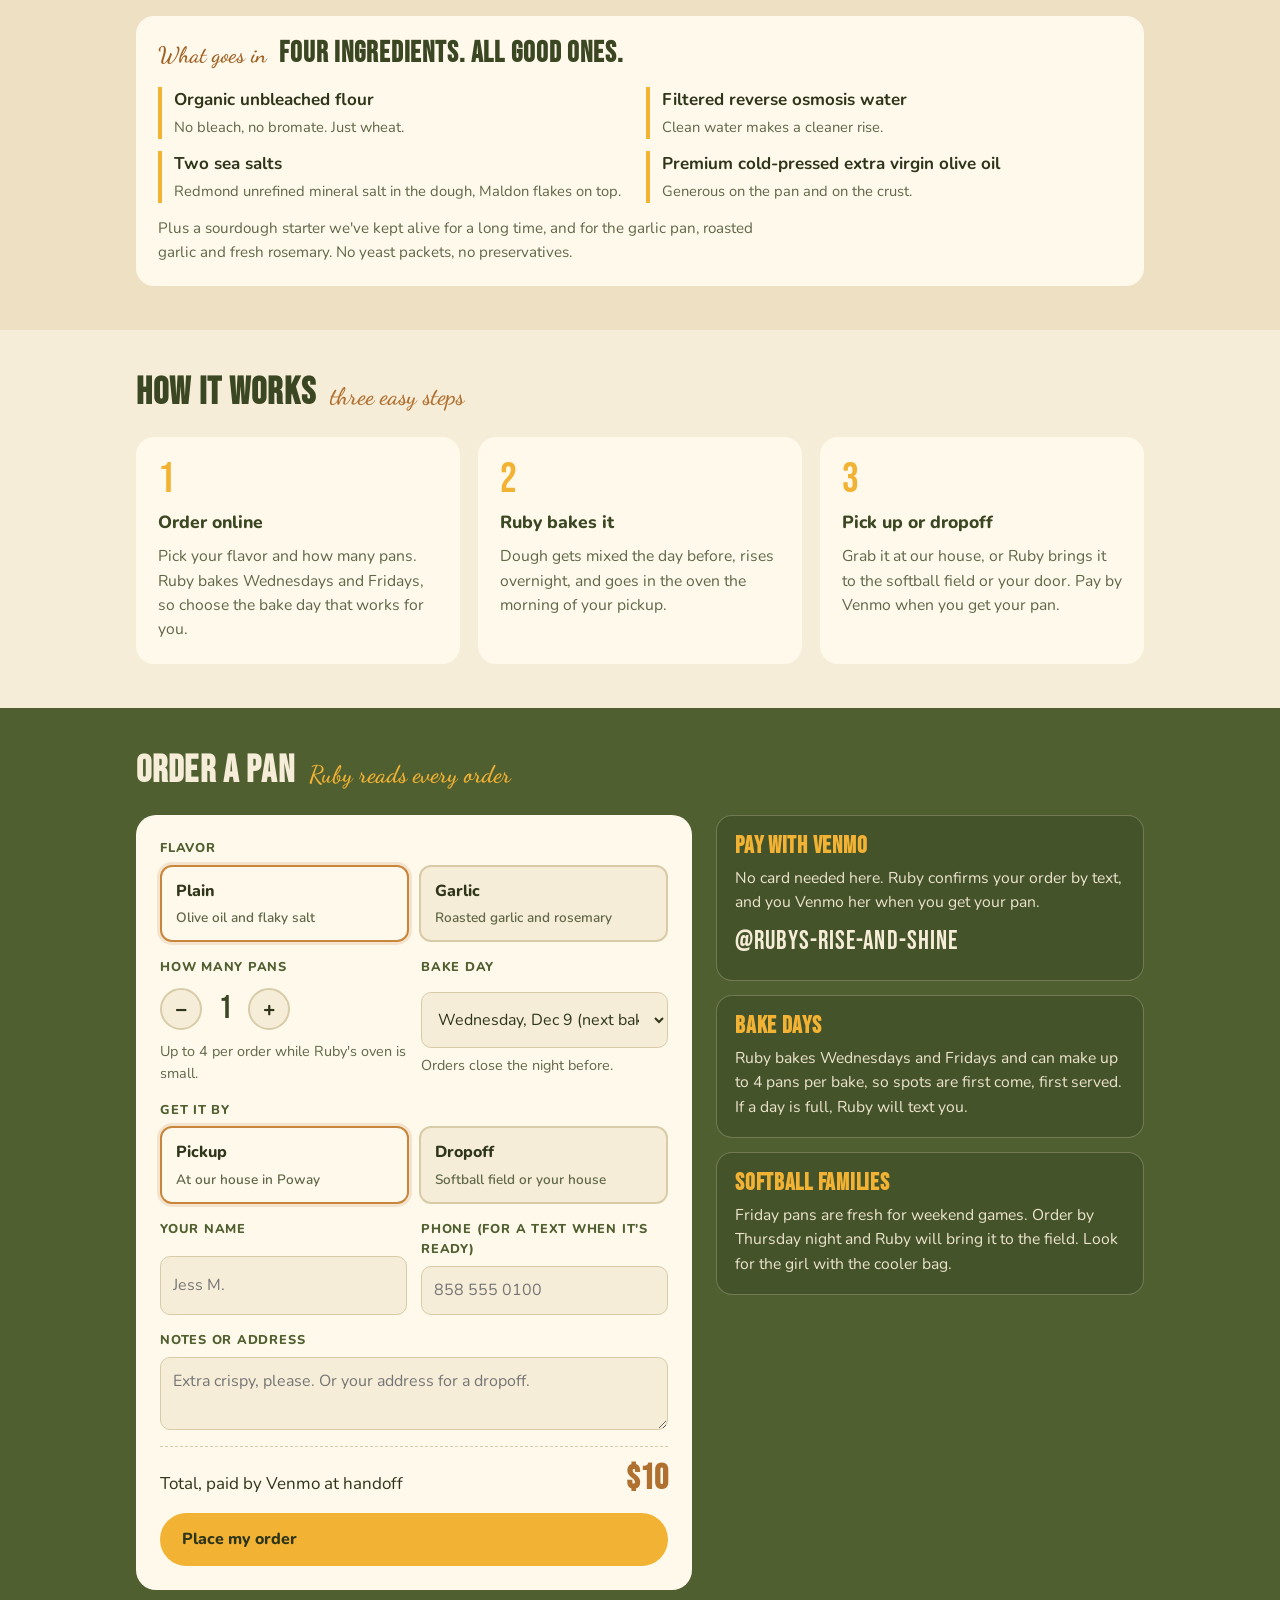
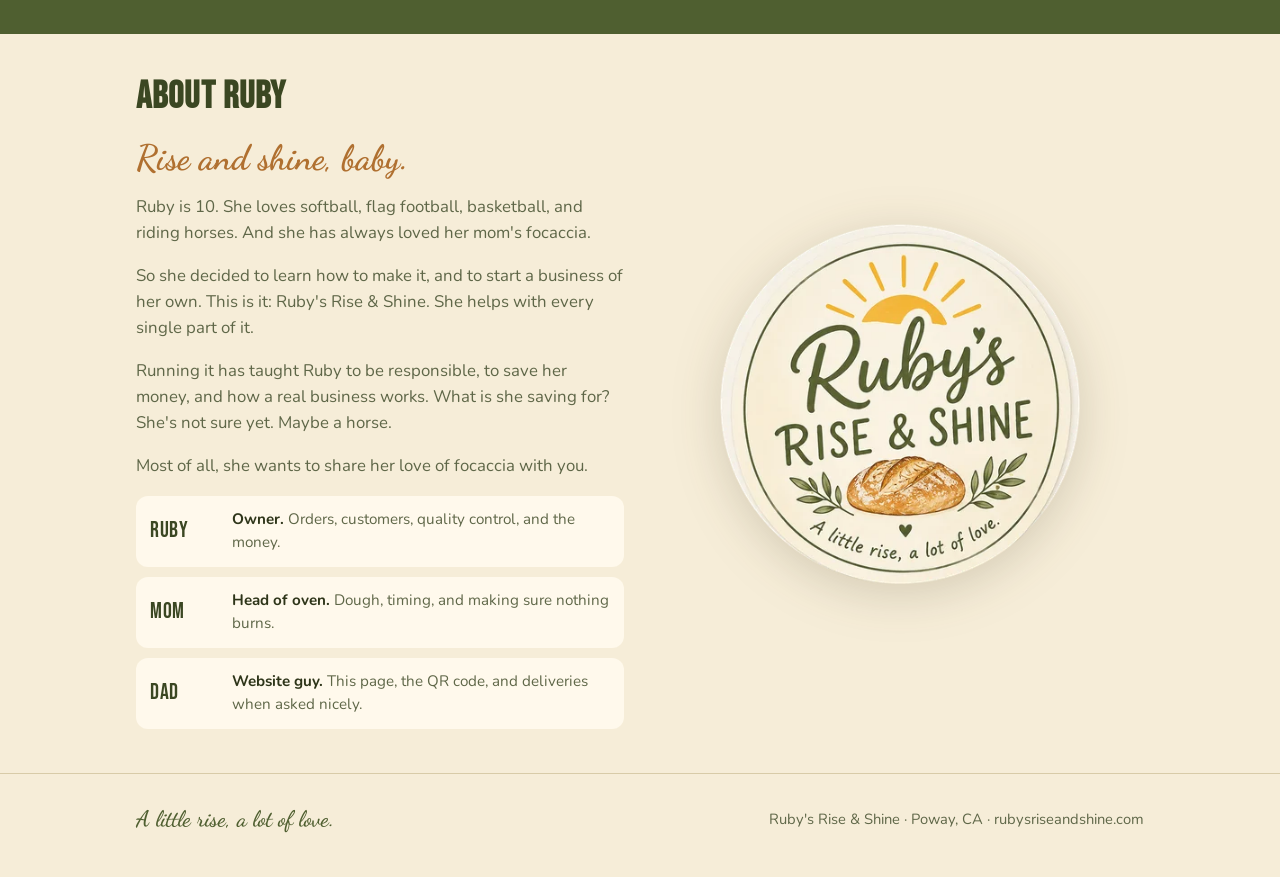
==== commit 50ae98cb: "Menu heading tagline: fresh from Ruby's oven Co-Authored-By: Claude Opus 5.5 <noreply@anthropic.com>" ====
--- a/index.html
+++ b/index.html
@@ -70,7 +70,7 @@
 
 <section class="menu" id="menu">
   <div class="wrap">
-    <div class="sec-head"><h2>The Menu</h2><span class="script">small, on purpose</span></div>
+    <div class="sec-head"><h2>The Menu</h2><span class="script">fresh from Ruby's oven</span></div>
     <div class="pans" id="pans"></div>
     <div class="ingredients">
       <div class="ing-head"><span class="script">What goes in</span><h3>Four ingredients. All good ones.</h3></div>
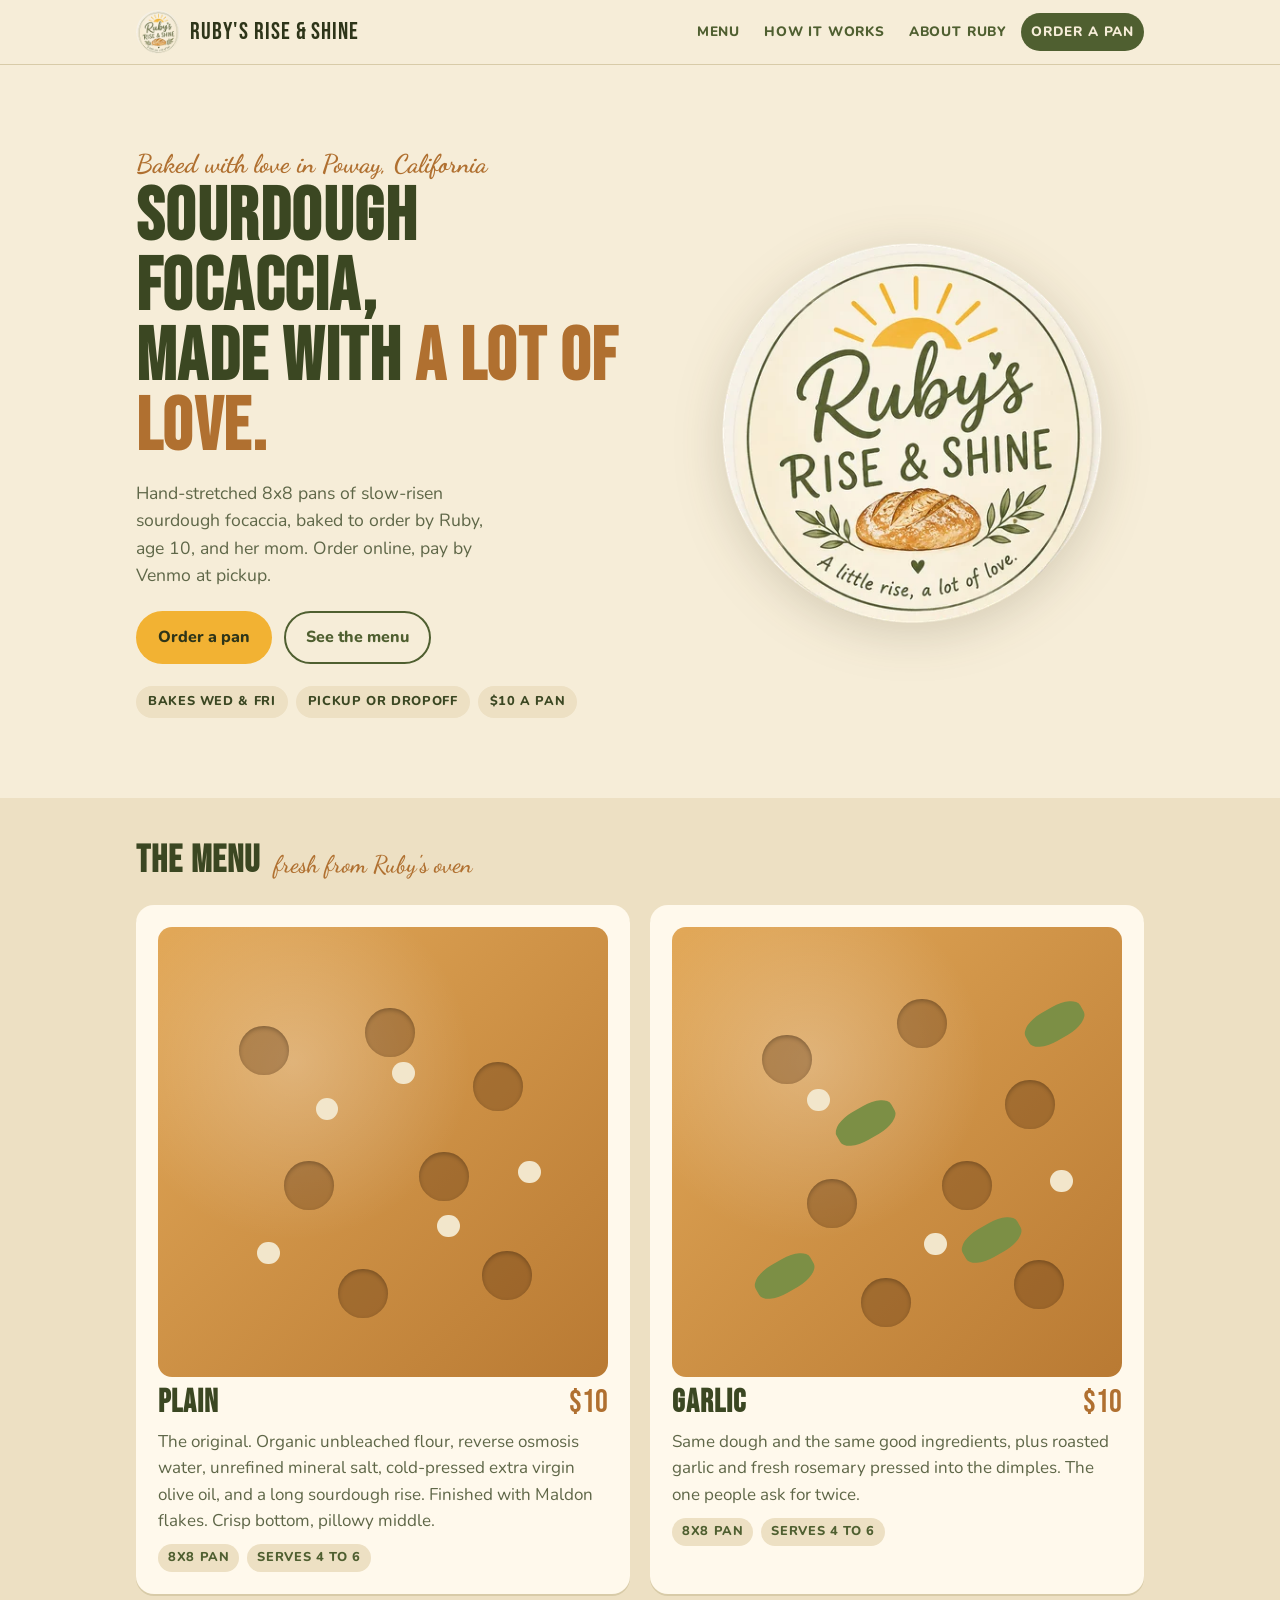
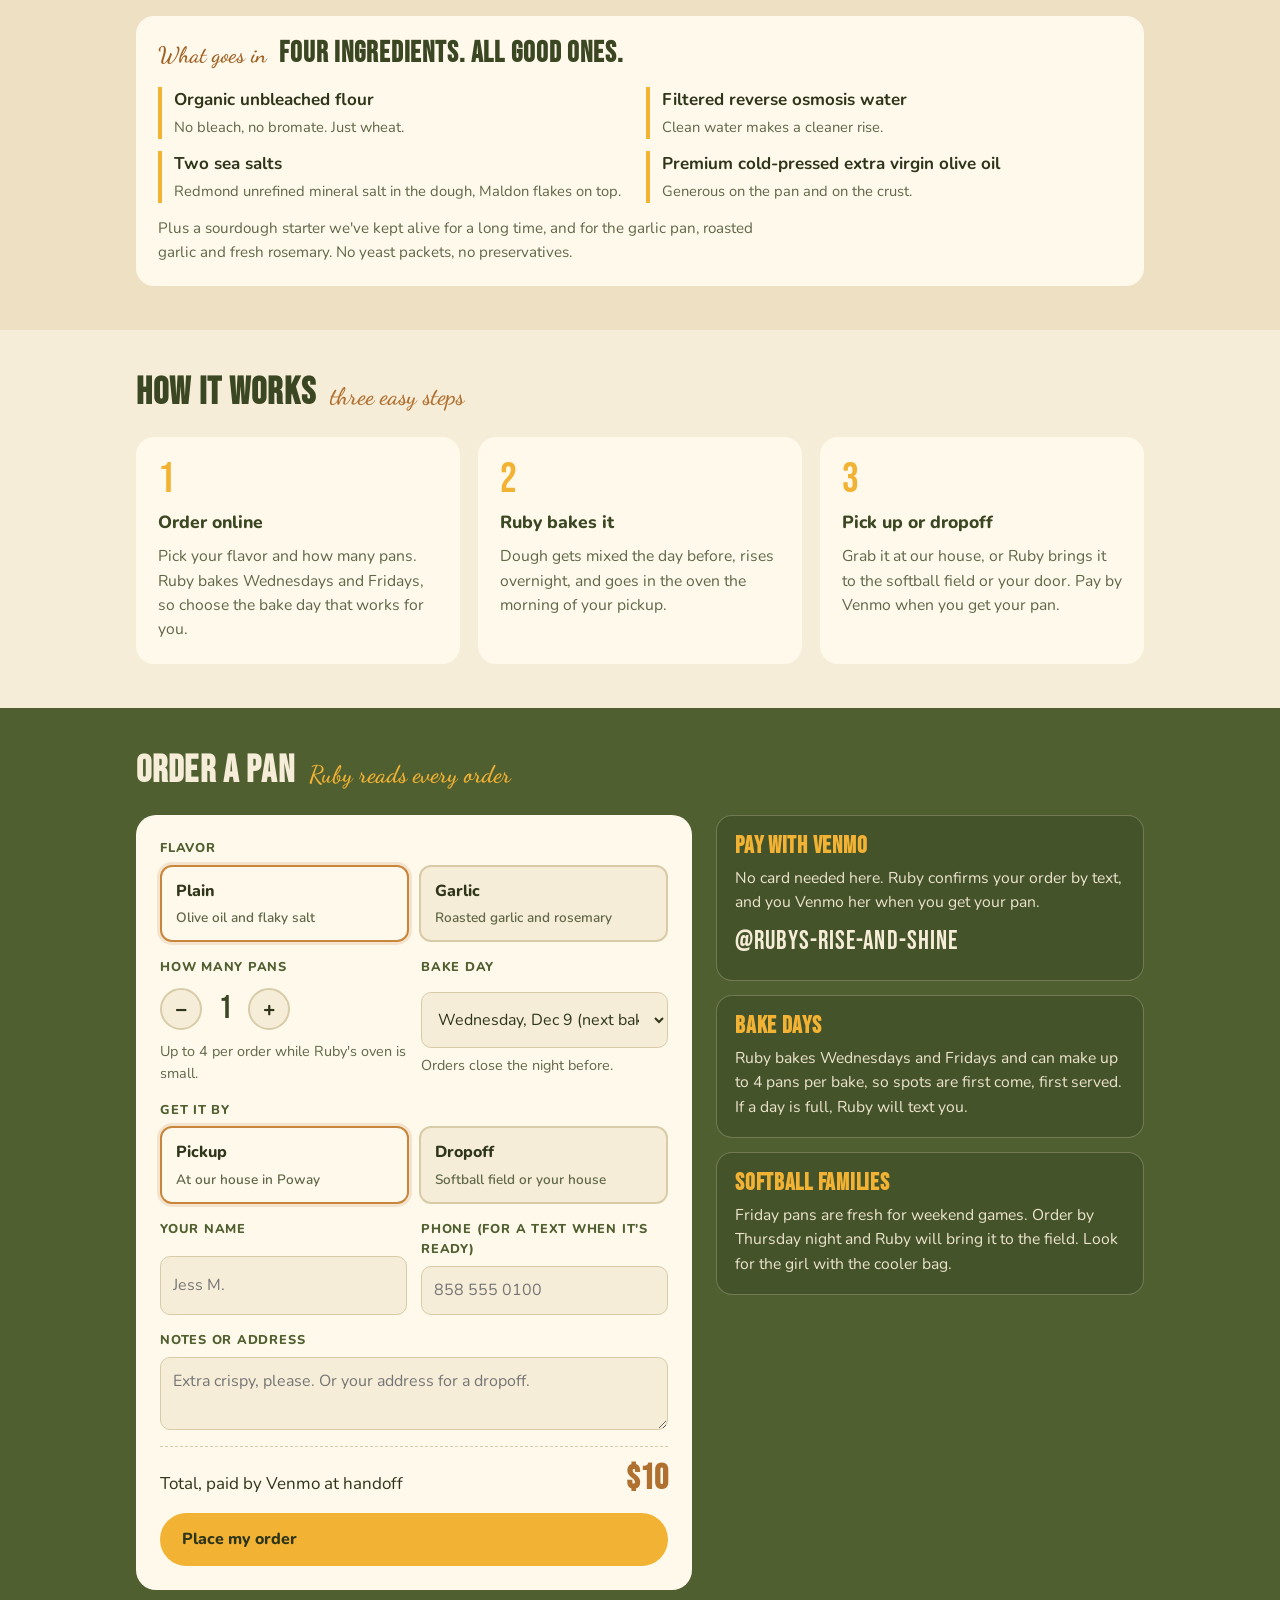
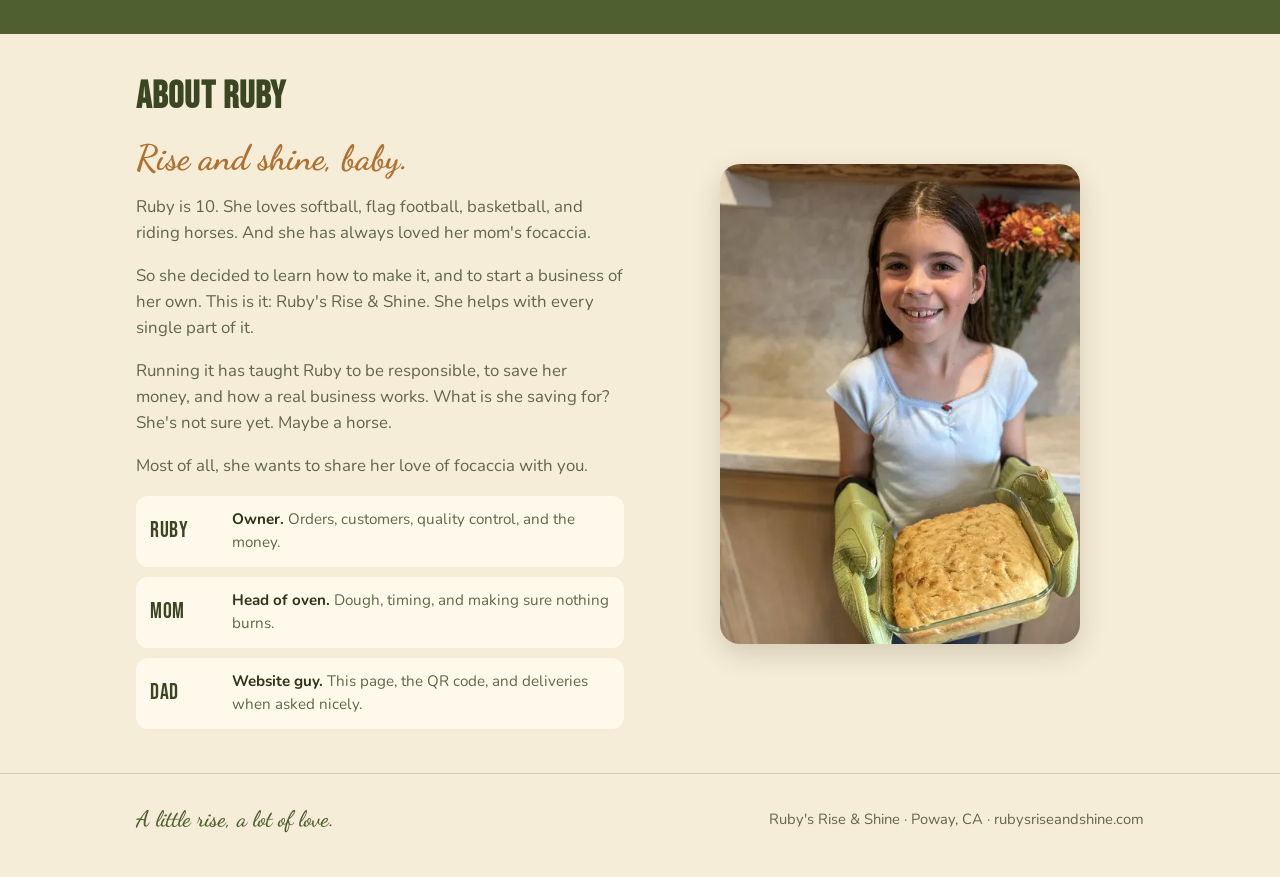
==== commit 0685641a: "Add photo of Ruby to the About section Cropped and resized to 480 and 960 px WebP with no EXIF or lo" ====
--- a/index.html
+++ b/index.html
@@ -193,7 +193,7 @@
         <div><span class="who">Dad</span><span class="what"><b>Website guy.</b> This page, the QR code, and deliveries when asked nicely.</span></div>
       </div>
     </div>
-    <div class="visual"><img src="/img/logo.webp" srcset="/img/logo.webp 1x, /img/logo@2x.webp 2x" width="360" height="360" loading="lazy" alt=""></div>
+    <div class="visual"><img class="photo" src="/img/ruby.webp" srcset="/img/ruby.webp 480w, /img/ruby@2x.webp 960w" sizes="(max-width: 760px) min(calc(100vw - 32px), 360px), 360px" width="480" height="640" loading="lazy" decoding="async" alt="Ruby smiling in the kitchen, holding a fresh pan of focaccia in green oven mitts."></div>
   </div>
 </section>
 </main>
--- a/css/site.css
+++ b/css/site.css
@@ -214,3 +214,5 @@
 .steps{grid-template-columns:repeat(3,minmax(0,1fr))}
 @media (max-width:640px){ .steps{grid-template-columns:1fr} }
 .eyebrow{line-height:1.15}
+/* About: photo of Ruby (no location data in the file) */
+.about .visual img.photo{aspect-ratio:3/4;object-fit:cover;border-radius:20px;filter:none;box-shadow:0 10px 28px rgba(60,50,20,.18)}
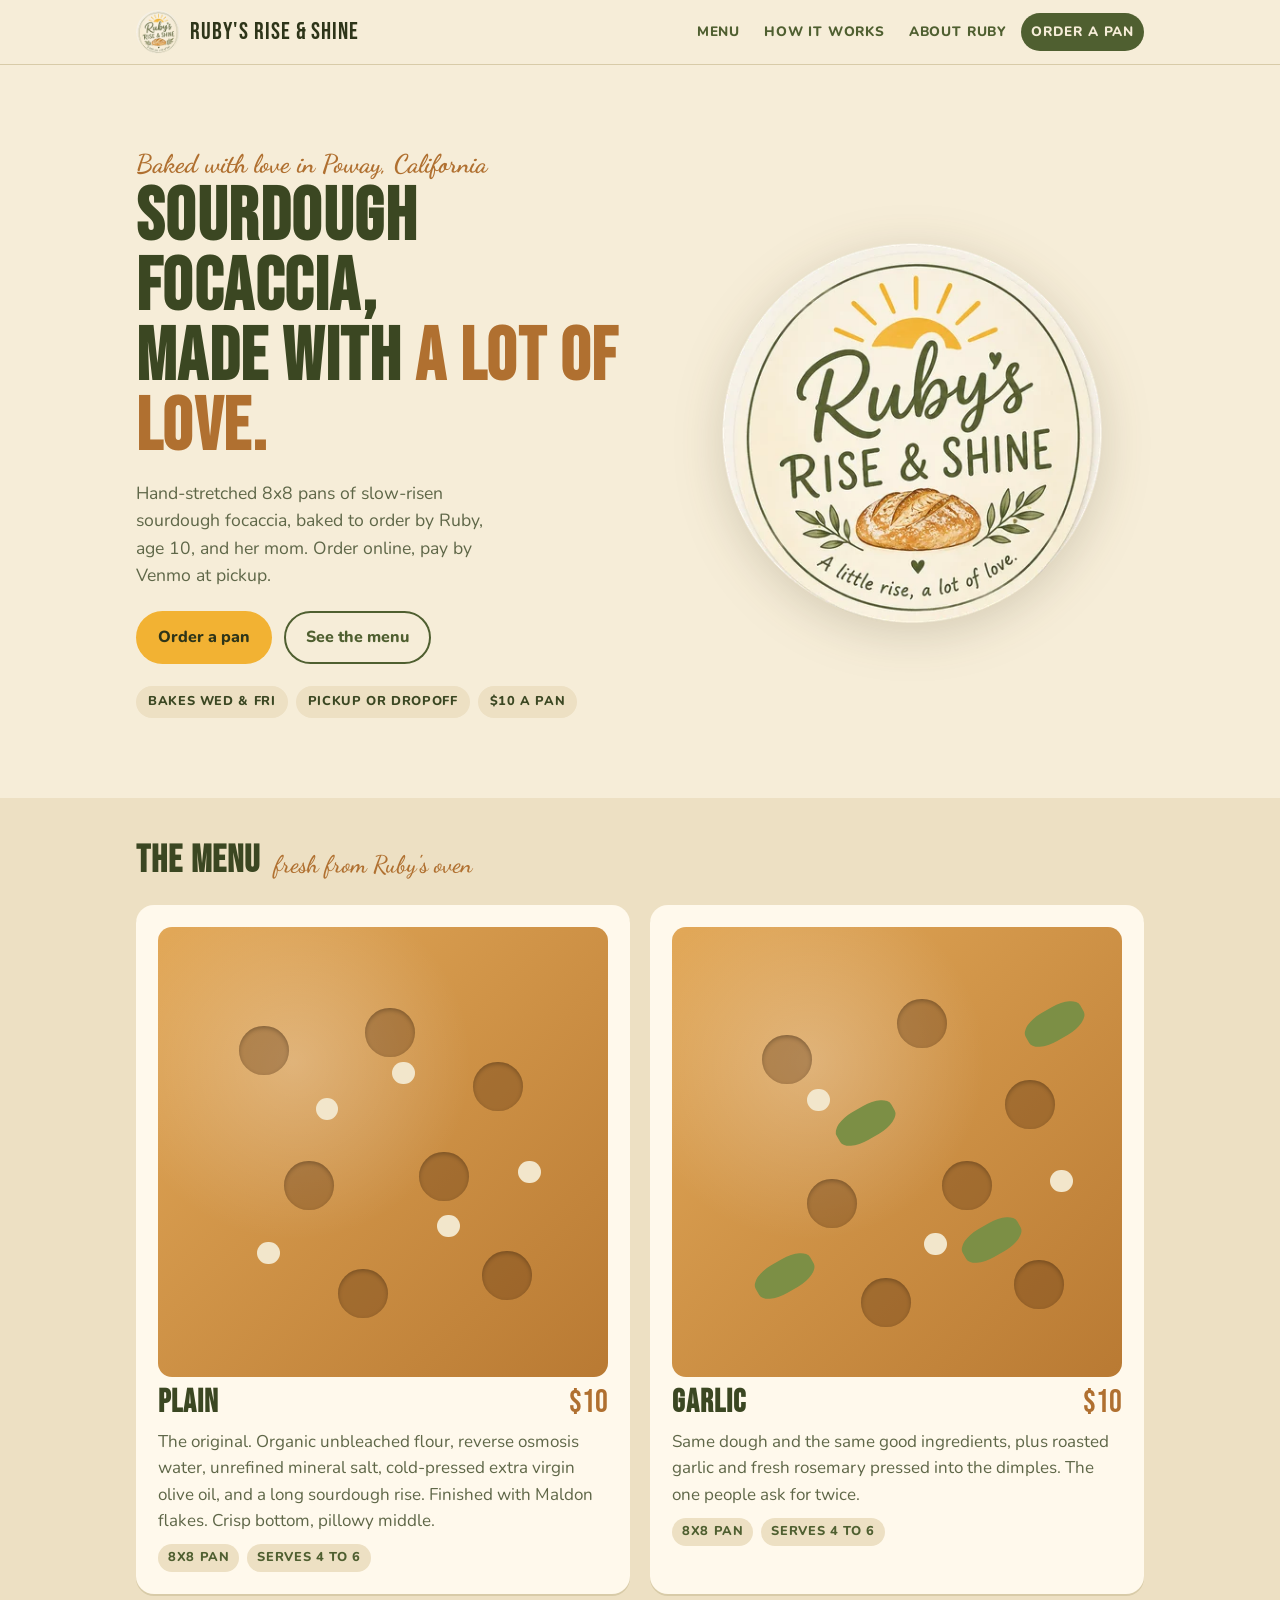
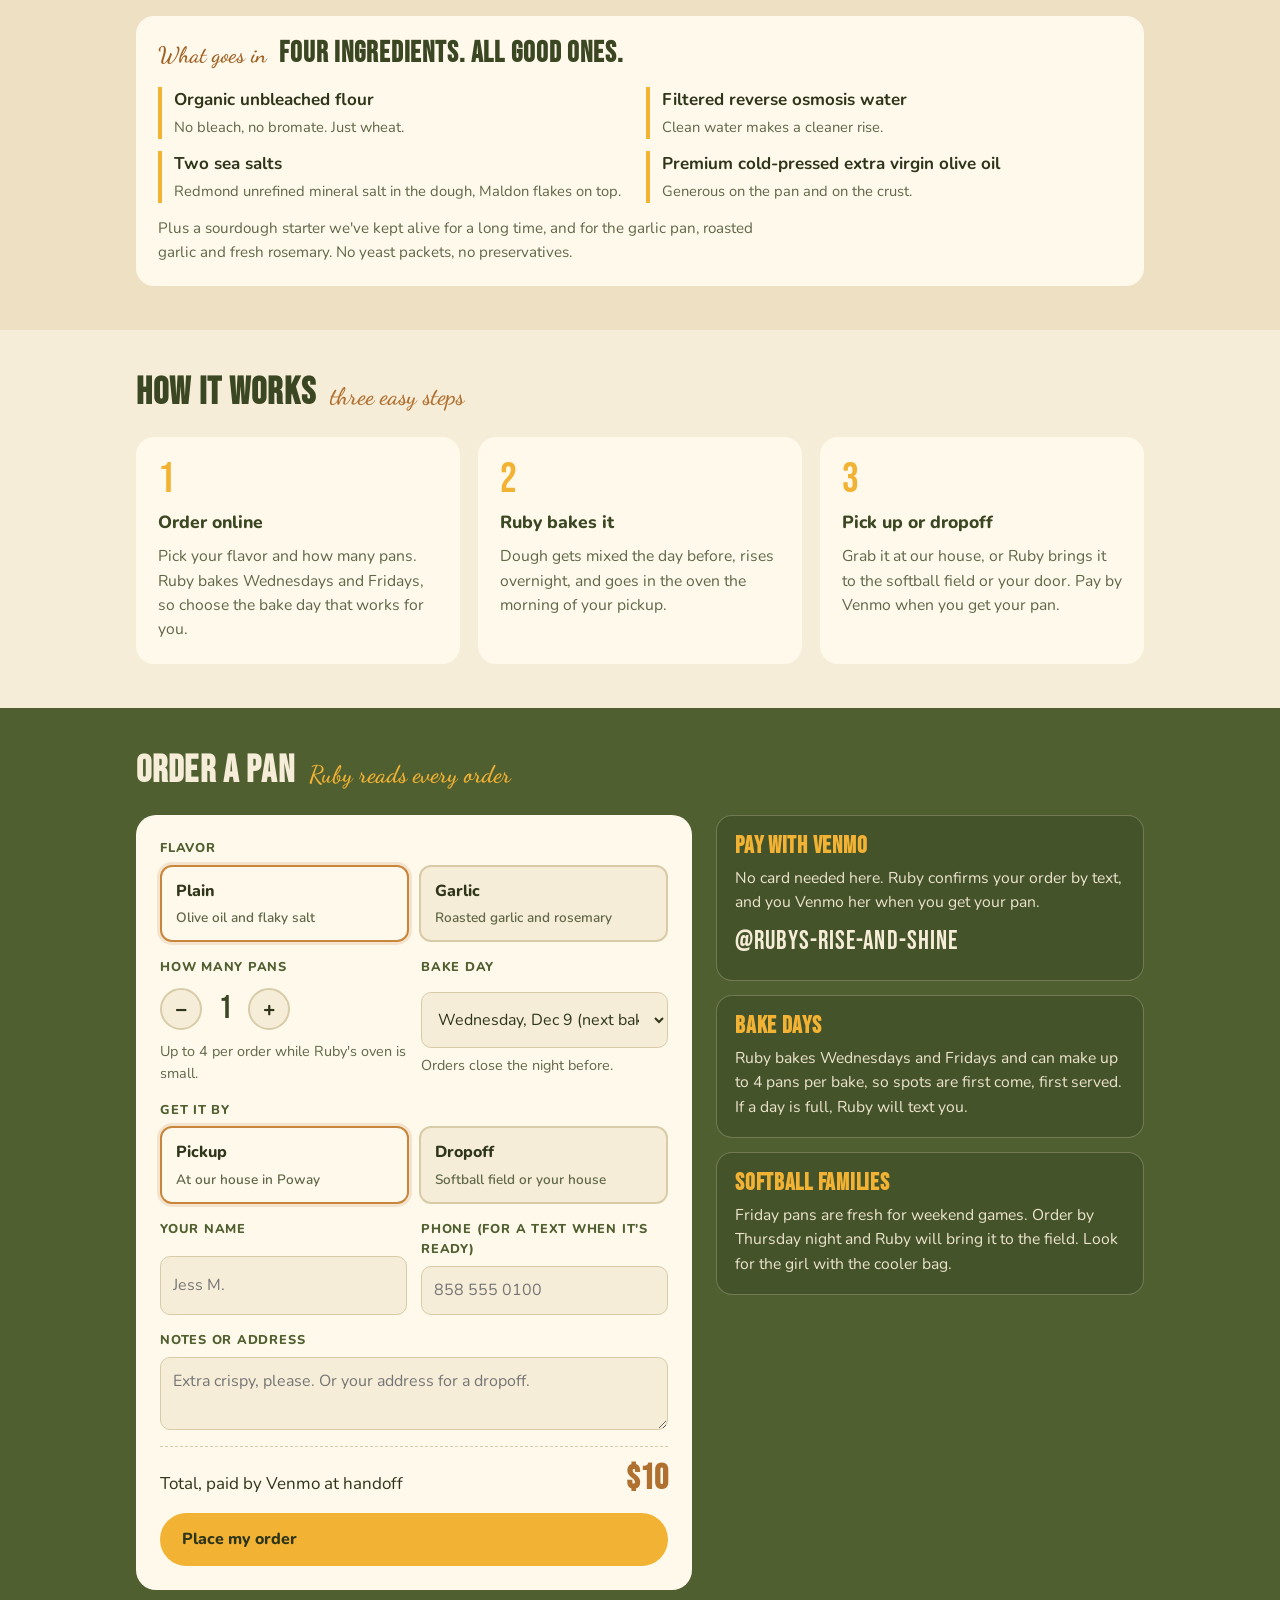
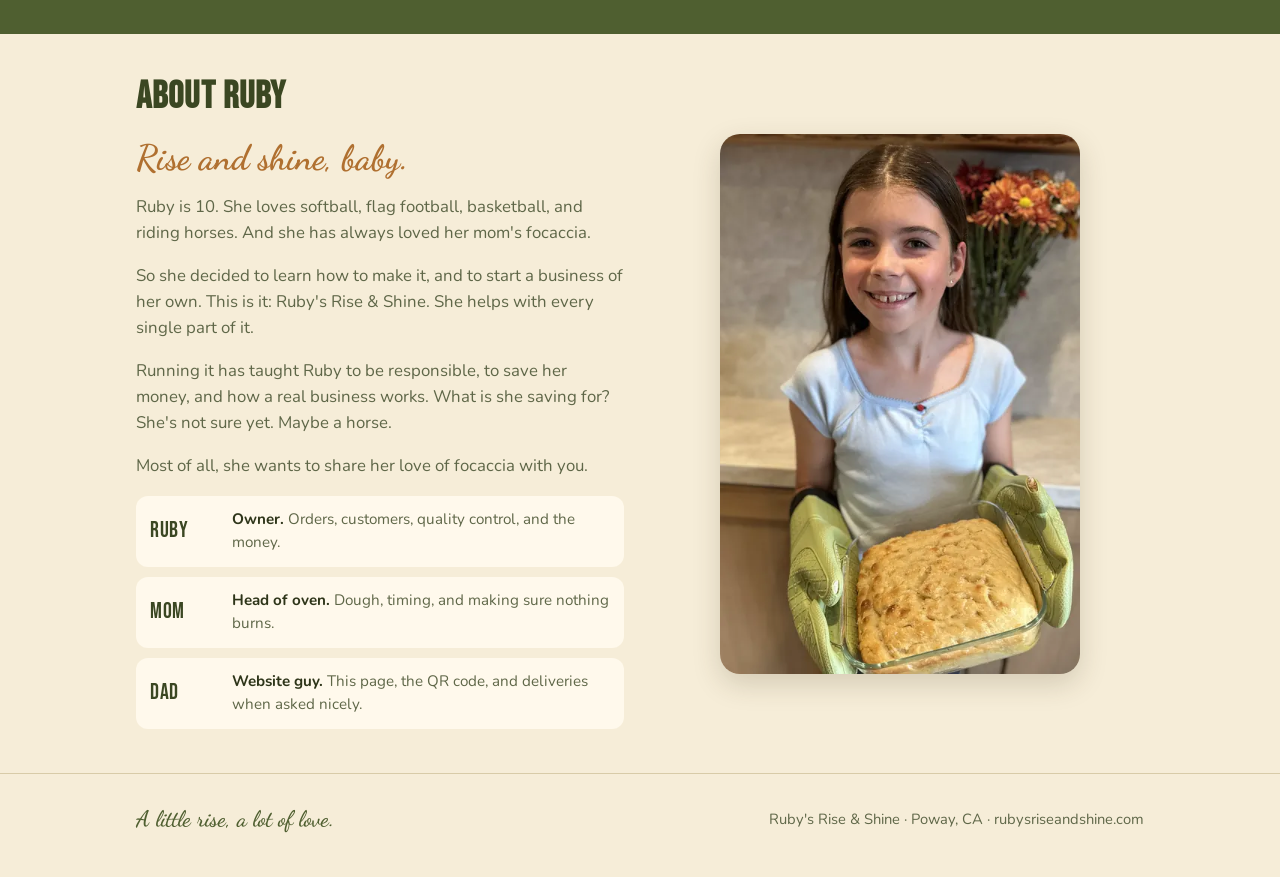
==== commit 68ad57e6: "Re-crop About photo so Ruby is centered (2:3 portrait) Co-Authored-By: Claude Opus 5.5 <noreply@anth" ====
--- a/index.html
+++ b/index.html
@@ -180,7 +180,7 @@
 
 <section class="about" id="about">
   <div class="wrap">
-    <div>
+    <div class="about-text">
       <div class="sec-head"><h2>About Ruby</h2></div>
       <div class="quote">Rise and shine, baby.</div>
       <p>Ruby is 10. She loves softball, flag football, basketball, and riding horses. And she has always loved her mom's focaccia.</p>
@@ -193,7 +193,7 @@
         <div><span class="who">Dad</span><span class="what"><b>Website guy.</b> This page, the QR code, and deliveries when asked nicely.</span></div>
       </div>
     </div>
-    <div class="visual"><img class="photo" src="/img/ruby.webp" srcset="/img/ruby.webp 480w, /img/ruby@2x.webp 960w" sizes="(max-width: 760px) min(calc(100vw - 32px), 360px), 360px" width="480" height="640" loading="lazy" decoding="async" alt="Ruby smiling in the kitchen, holding a fresh pan of focaccia in green oven mitts."></div>
+    <div class="visual"><img class="photo" src="/img/ruby.webp" srcset="/img/ruby.webp 480w, /img/ruby@2x.webp 960w" sizes="(max-width: 760px) min(calc(100vw - 32px), 360px), 360px" width="480" height="720" loading="lazy" decoding="async" alt="Ruby smiling in the kitchen, holding a fresh pan of focaccia in green oven mitts."></div>
   </div>
 </section>
 </main>
--- a/css/site.css
+++ b/css/site.css
@@ -160,7 +160,6 @@
   .hero img{width:min(80%,280px);order:-1}
   .two,.choice{grid-template-columns:1fr}
   nav a:not(.cta){display:none}
-  .about .visual{order:-1}
 }
 
 /* production additions (not in the prototype) */
@@ -215,4 +214,15 @@
 @media (max-width:640px){ .steps{grid-template-columns:1fr} }
 .eyebrow{line-height:1.15}
 /* About: photo of Ruby (no location data in the file) */
-.about .visual img.photo{aspect-ratio:3/4;object-fit:cover;border-radius:20px;filter:none;box-shadow:0 10px 28px rgba(60,50,20,.18)}
+.about .visual img.photo{aspect-ratio:2/3;object-fit:cover;border-radius:20px;filter:none;box-shadow:0 10px 28px rgba(60,50,20,.18)}
+/* About on narrow screens: heading, quote, then the photo, then the rest of the text.
+   display:contents lets the photo slot in between the text blocks. */
+@media (max-width:760px){
+  .about .wrap{gap:0}
+  .about-text{display:contents}
+  .about-text>*{order:4}
+  .about-text>.sec-head{order:1}
+  .about-text>.quote{order:2}
+  .about .visual{order:3;margin:4px 0 22px}
+  .about .about-text>p{margin:0 0 1em}
+}
